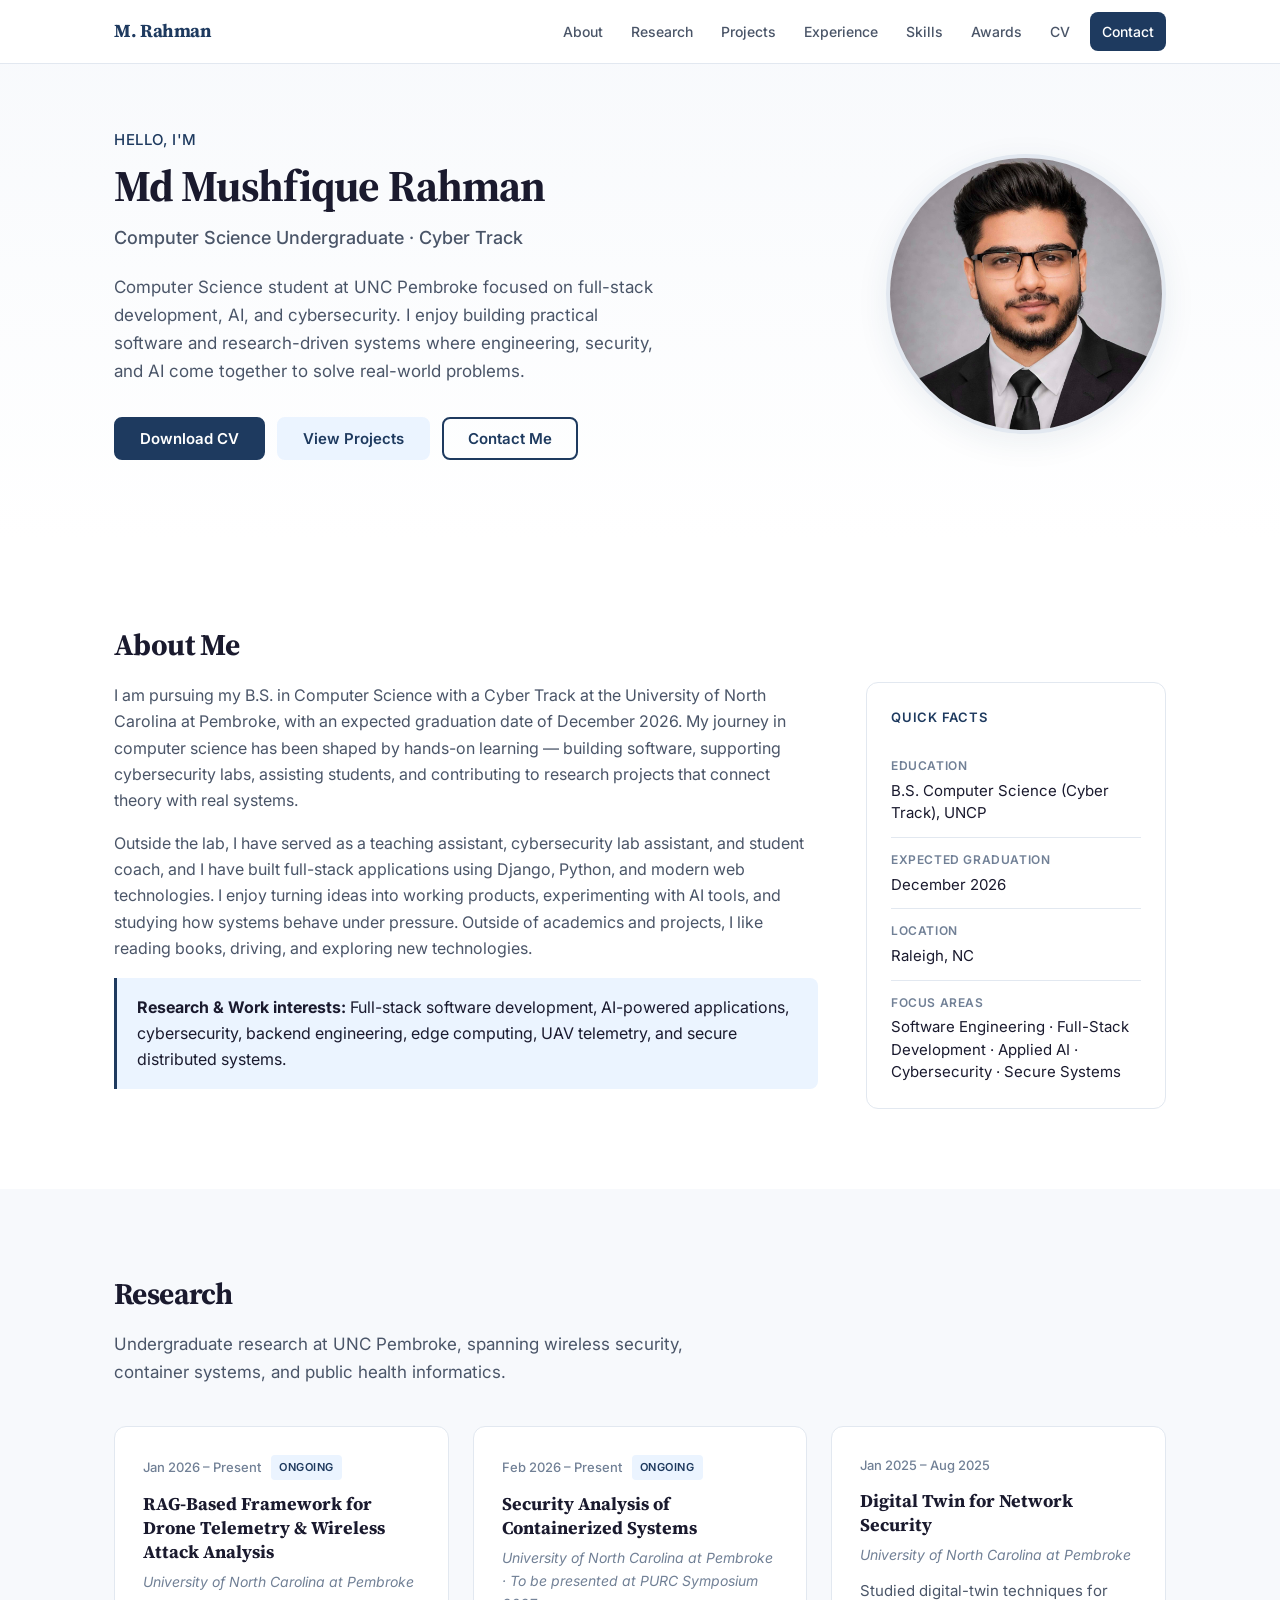
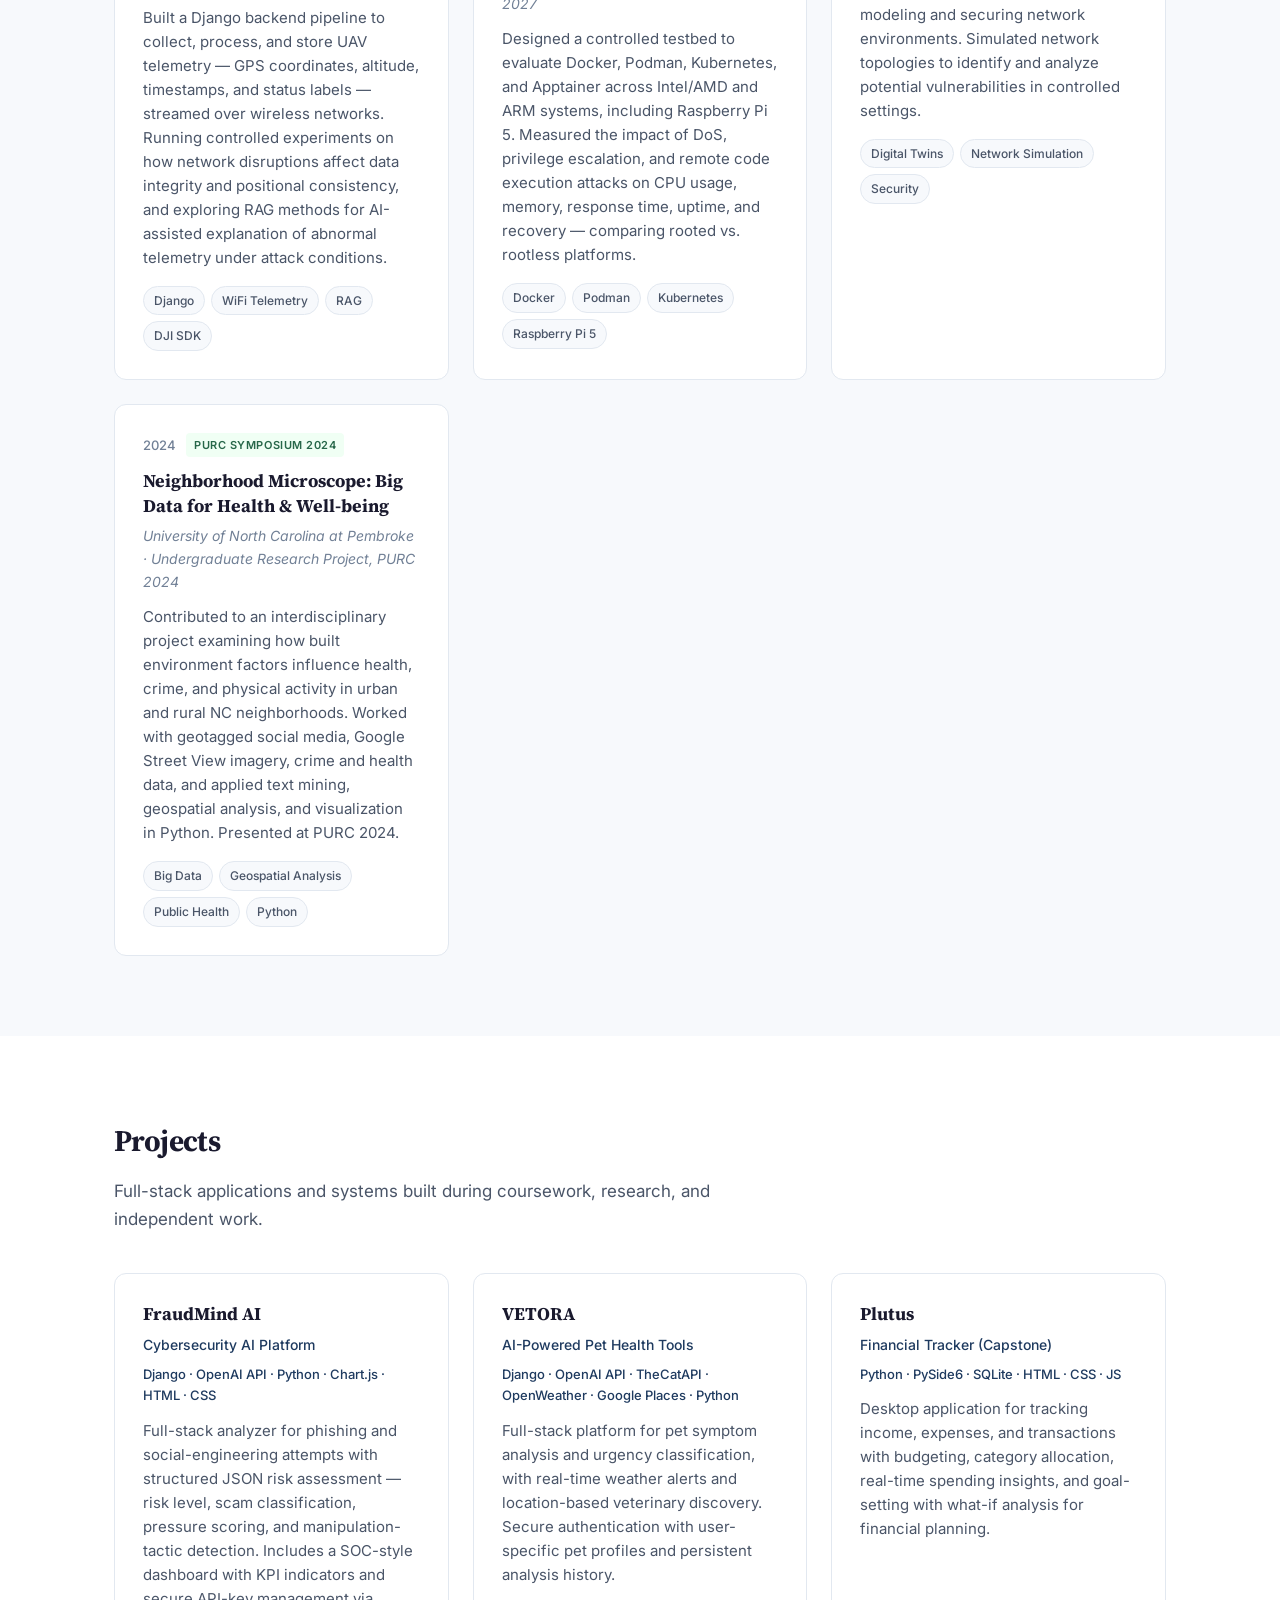
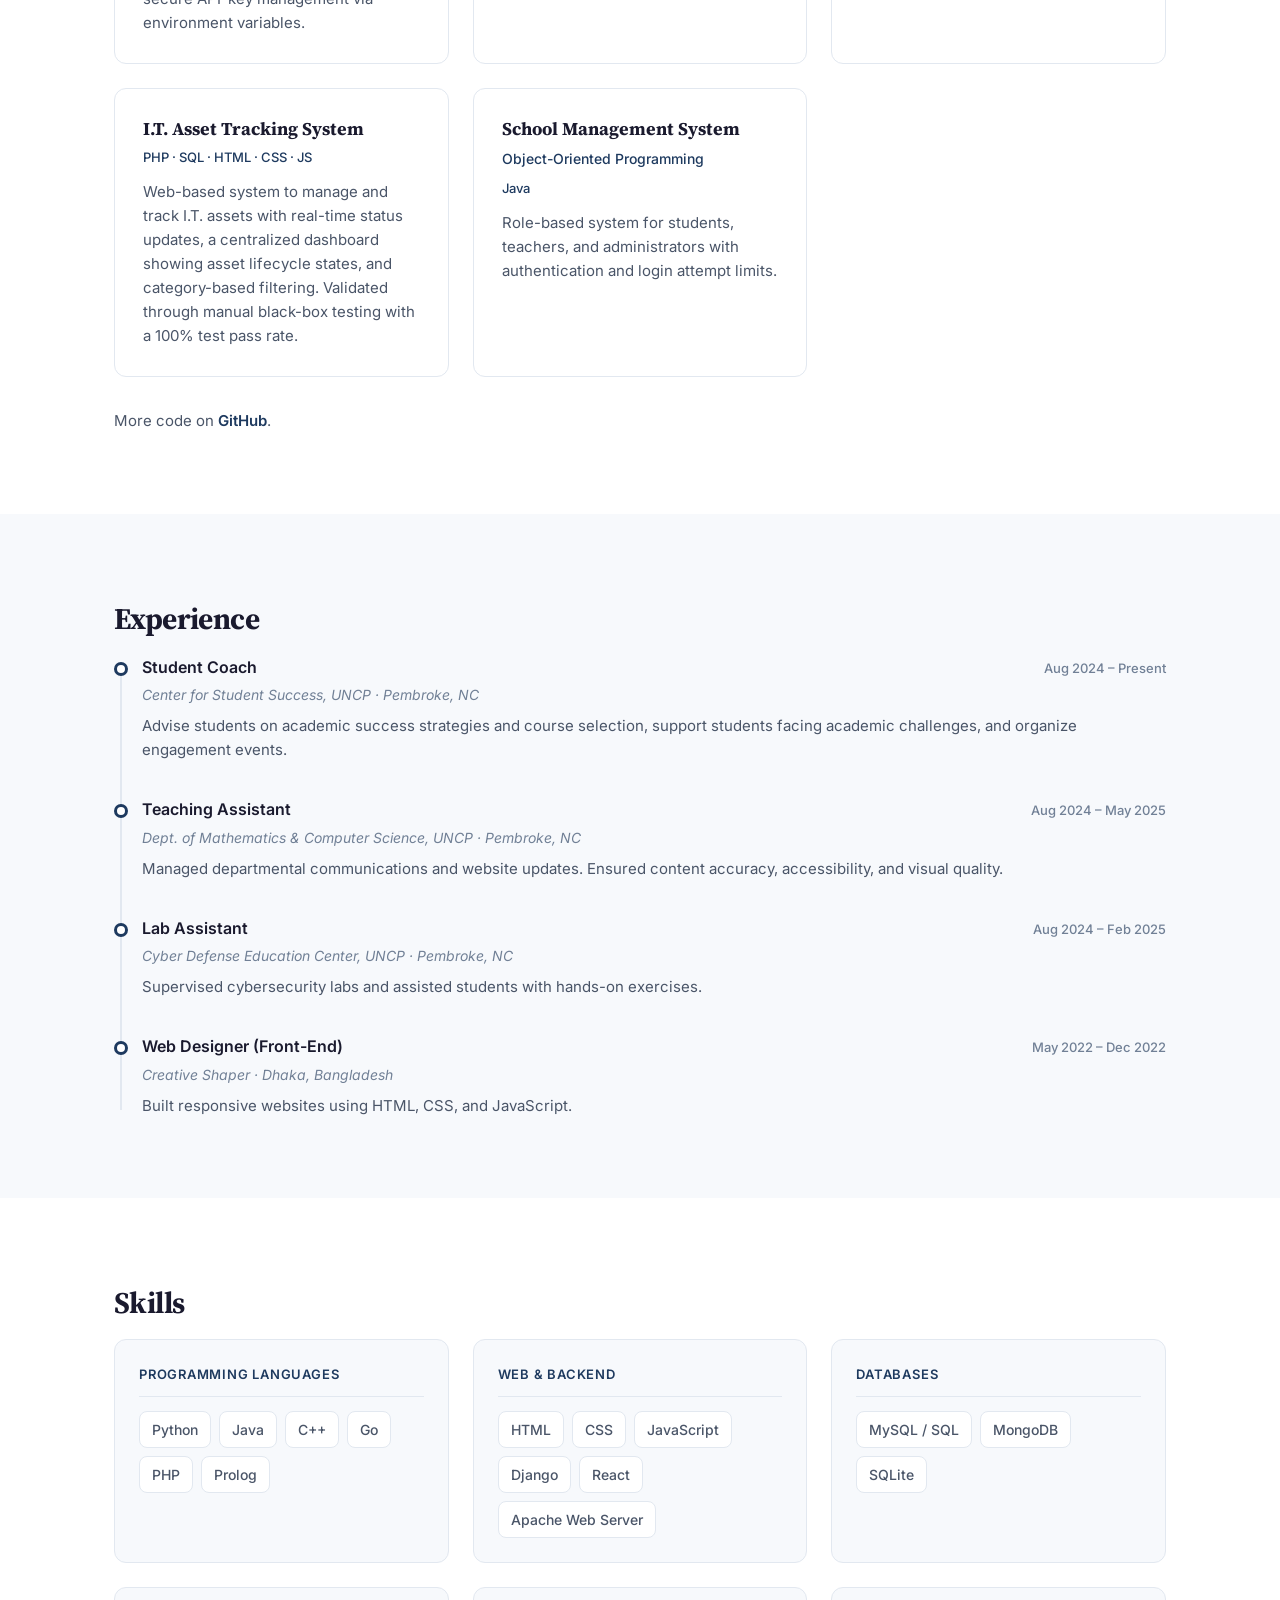
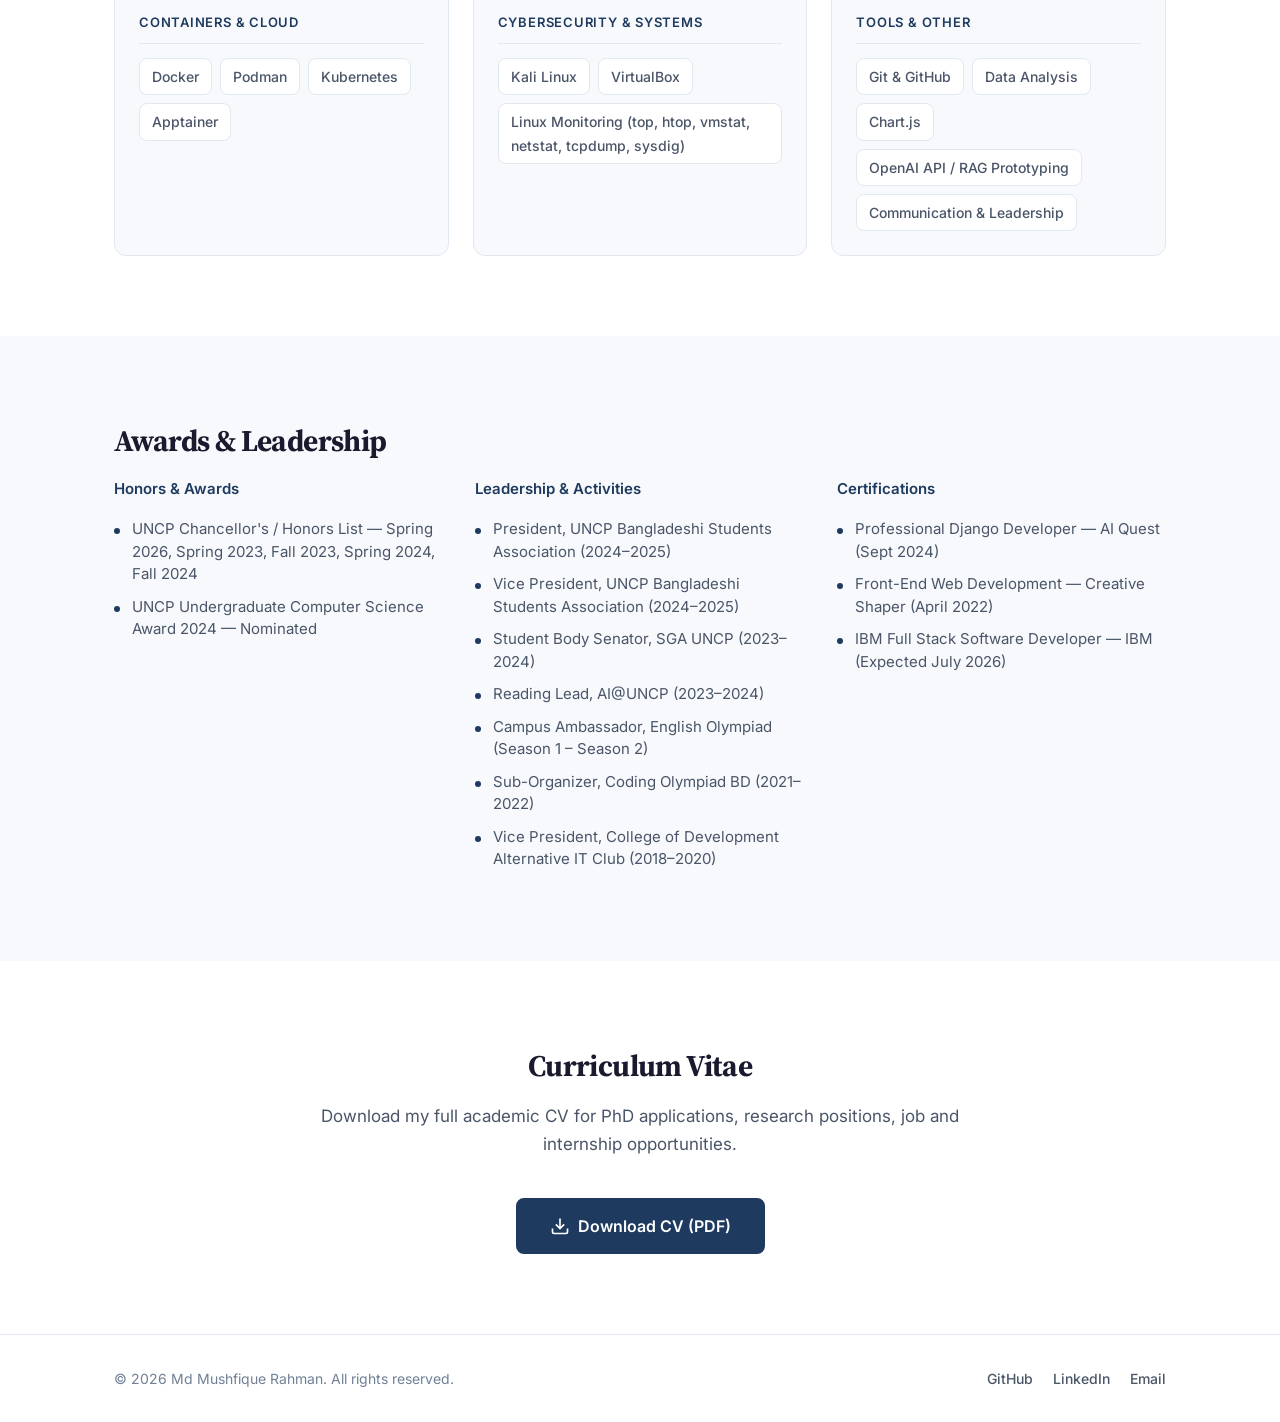
==== index.html @ abfd62cc "Initial portfolio website" ====
<!DOCTYPE html>
<html lang="en">
<head>
  <meta charset="UTF-8">
  <meta name="viewport" content="width=device-width, initial-scale=1.0">
  <meta name="description" content="Md Mushfique Rahman — Computer Science undergraduate researcher focused on wireless networks, cybersecurity, and distributed systems at UNC Pembroke.">
  <meta name="author" content="Md Mushfique Rahman">
  <meta name="keywords" content="Md Mushfique Rahman, computer science, cybersecurity, wireless networks, research, portfolio, UNC Pembroke">
  <meta property="og:title" content="Md Mushfique Rahman | Portfolio">
  <meta property="og:description" content="Computer Science researcher and software engineer specializing in wireless telemetry, container security, and AI-driven systems.">
  <meta property="og:type" content="website">
  <title>Md Mushfique Rahman | Portfolio</title>
  <link rel="icon" href="assets/favicon.svg" type="image/svg+xml">
  <link rel="preconnect" href="https://fonts.googleapis.com">
  <link rel="preconnect" href="https://fonts.gstatic.com" crossorigin>
  <link href="https://fonts.googleapis.com/css2?family=Inter:wght@400;500;600;700&family=Source+Serif+4:opsz,wght@8..60,600;8..60,700&display=swap" rel="stylesheet">
  <link rel="stylesheet" href="style.css">
</head>
<body>

  <!-- Navigation -->
  <header class="site-header" id="site-header">
    <nav class="nav container" aria-label="Main navigation">
      <a href="#home" class="nav-logo">M. Rahman</a>
      <button class="nav-toggle" id="nav-toggle" aria-label="Toggle menu" aria-expanded="false" aria-controls="nav-menu">
        <span class="nav-toggle-bar"></span>
        <span class="nav-toggle-bar"></span>
        <span class="nav-toggle-bar"></span>
      </button>
      <ul class="nav-menu" id="nav-menu">
        <li><a href="#about" class="nav-link">About</a></li>
        <li><a href="#research" class="nav-link">Research</a></li>
        <li><a href="#projects" class="nav-link">Projects</a></li>
        <li><a href="#experience" class="nav-link">Experience</a></li>
        <li><a href="#skills" class="nav-link">Skills</a></li>
        <li><a href="#awards" class="nav-link">Awards</a></li>
        <li><a href="#cv" class="nav-link">CV</a></li>
        <li><a href="contact.html" class="nav-link nav-link--cta">Contact</a></li>
      </ul>
    </nav>
  </header>

  <main>

    <!-- Hero -->
    <section class="hero" id="home">
      <div class="container hero-inner">
        <div class="hero-content">
          <p class="hero-greeting">Hello, I'm</p>
          <h1 class="hero-name">Md Mushfique Rahman</h1>
          <p class="hero-title">Computer Science Undergraduate · Cyber Track</p>
          <p class="hero-intro">
            Computer Science student at UNC Pembroke focused on full-stack development, AI, and cybersecurity. I enjoy building practical software and research-driven systems where engineering, security, and AI come together to solve real-world problems.

          </p>
          <div class="hero-actions">
            <a href="assets/Resume_Md_Mushfique_Rahman_2026%20(Main).pdf" class="btn btn-primary" download="Resume_Md_Mushfique_Rahman_2026.pdf">Download CV</a>
            <a href="#projects" class="btn btn-secondary">View Projects</a>
            <a href="contact.html" class="btn btn-outline">Contact Me</a>
          </div>
        </div>
        <div class="hero-image">
          <img src="assets/profile.png" alt="Md Mushfique Rahman — professional headshot" width="280" height="280" loading="eager">
        </div>
      </div>
    </section>

    <!-- About -->
    <section class="section" id="about">
      <div class="container">
        <h2 class="section-title">About Me</h2>
        <div class="about-grid">
          <div class="about-text">
            <p>
              I am pursuing my B.S. in Computer Science with a Cyber Track at the University of North Carolina at Pembroke, with an expected graduation date of December 2026. My journey in computer science has been shaped by hands-on learning — building software, supporting cybersecurity labs, assisting students, and contributing to research projects that connect theory with real systems.
            </p>
            <p>
              Outside the lab, I have served as a teaching assistant, cybersecurity lab assistant, and student coach, and I have built full-stack applications using Django, Python, and modern web technologies. I enjoy turning ideas into working products, experimenting with AI tools, and studying how systems behave under pressure. Outside of academics and projects, I like reading books, driving, and exploring new technologies.
            </p>
            <p class="about-interests">
              <strong>Research & Work interests:</strong> Full-stack software development, AI-powered applications, cybersecurity, backend engineering, edge computing, UAV telemetry, and secure distributed systems.
            </p>
          </div>
          <aside class="about-facts">
            <h3 class="about-facts-title">Quick Facts</h3>
            <dl class="facts-list">
              <div class="facts-item">
                <dt>Education</dt>
                <dd>B.S. Computer Science (Cyber Track), UNCP</dd>
              </div>
              <div class="facts-item">
                <dt>Expected Graduation</dt>
                <dd>December 2026</dd>
              </div>
              <div class="facts-item">
                <dt>Location</dt>
                <dd>Raleigh, NC</dd>
              </div>
              <div class="facts-item">
                <dt>Focus Areas</dt>
                <dd>Software Engineering · Full-Stack Development · Applied AI · Cybersecurity · Secure Systems</dd>
              </div>
            </dl>
          </aside>
        </div>
      </div>
    </section>

    <!-- Research -->
    <section class="section section-alt" id="research">
      <div class="container">
        <h2 class="section-title">Research</h2>
        <p class="section-subtitle">Undergraduate research at UNC Pembroke, spanning wireless security, container systems, and public health informatics.</p>
        <div class="card-grid">

          <article class="card research-card">
            <div class="card-meta">
              <span class="card-date">Jan 2026 – Present</span>
              <span class="card-tag">Ongoing</span>
            </div>
            <h3 class="card-title">RAG-Based Framework for Drone Telemetry &amp; Wireless Attack Analysis</h3>
            <p class="card-org">University of North Carolina at Pembroke</p>
            <p class="card-desc">
              Built a Django backend pipeline to collect, process, and store UAV telemetry — GPS coordinates, altitude,
              timestamps, and status labels — streamed over wireless networks. Running controlled experiments on how network
              disruptions affect data integrity and positional consistency, and exploring RAG methods for AI-assisted
              explanation of abnormal telemetry under attack conditions.
            </p>
            <ul class="card-keywords">
              <li>Django</li>
              <li>WiFi Telemetry</li>
              <li>RAG</li>
              <li>DJI SDK</li>
            </ul>
          </article>

          <article class="card research-card">
            <div class="card-meta">
              <span class="card-date">Feb 2026 – Present</span>
              <span class="card-tag">Ongoing</span>
            </div>
            <h3 class="card-title">Security Analysis of Containerized Systems</h3>
            <p class="card-org">University of North Carolina at Pembroke · To be presented at PURC Symposium 2027</p>
            <p class="card-desc">
              Designed a controlled testbed to evaluate Docker, Podman, Kubernetes, and Apptainer across Intel/AMD and
              ARM systems, including Raspberry Pi 5. Measured the impact of DoS, privilege escalation, and remote code
              execution attacks on CPU usage, memory, response time, uptime, and recovery — comparing rooted vs. rootless platforms.
            </p>
            <ul class="card-keywords">
              <li>Docker</li>
              <li>Podman</li>
              <li>Kubernetes</li>
              <li>Raspberry Pi 5</li>
            </ul>
          </article>

          <article class="card research-card">
            <div class="card-meta">
              <span class="card-date">Jan 2025 – Aug 2025</span>
            </div>
            <h3 class="card-title">Digital Twin for Network Security</h3>
            <p class="card-org">University of North Carolina at Pembroke</p>
            <p class="card-desc">
              Studied digital-twin techniques for modeling and securing network environments. Simulated network
              topologies to identify and analyze potential vulnerabilities in controlled settings.
            </p>
            <ul class="card-keywords">
              <li>Digital Twins</li>
              <li>Network Simulation</li>
              <li>Security</li>
            </ul>
          </article>

          <article class="card research-card">
            <div class="card-meta">
              <span class="card-date">2024</span>
              <span class="card-tag card-tag--presented">PURC Symposium 2024</span>
            </div>
            <h3 class="card-title">Neighborhood Microscope: Big Data for Health &amp; Well-being</h3>
            <p class="card-org">University of North Carolina at Pembroke · Undergraduate Research Project, PURC 2024</p>
            <p class="card-desc">
              Contributed to an interdisciplinary project examining how built environment factors influence health,
              crime, and physical activity in urban and rural NC neighborhoods. Worked with geotagged social media,
              Google Street View imagery, crime and health data, and applied text mining, geospatial analysis, and
              visualization in Python. Presented at PURC 2024.
            </p>
            <ul class="card-keywords">
              <li>Big Data</li>
              <li>Geospatial Analysis</li>
              <li>Public Health</li>
              <li>Python</li>
            </ul>
          </article>

        </div>
      </div>
    </section>

    <!-- Projects -->
    <section class="section" id="projects">
      <div class="container">
        <h2 class="section-title">Projects</h2>
        <p class="section-subtitle">Full-stack applications and systems built during coursework, research, and independent work.</p>
        <div class="card-grid">

          <article class="card project-card">
            <h3 class="card-title">FraudMind AI</h3>
            <p class="card-subtitle">Cybersecurity AI Platform</p>
            <p class="card-stack">Django · OpenAI API · Python · Chart.js · HTML · CSS</p>
            <p class="card-desc">
              Full-stack analyzer for phishing and social-engineering attempts with structured JSON risk assessment
              — risk level, scam classification, pressure scoring, and manipulation-tactic detection. Includes a
              SOC-style dashboard with KPI indicators and secure API-key management via environment variables.
            </p>
          </article>

          <article class="card project-card">
            <h3 class="card-title">VETORA</h3>
            <p class="card-subtitle">AI-Powered Pet Health Tools</p>
            <p class="card-stack">Django · OpenAI API · TheCatAPI · OpenWeather · Google Places · Python</p>
            <p class="card-desc">
              Full-stack platform for pet symptom analysis and urgency classification, with real-time weather alerts
              and location-based veterinary discovery. Secure authentication with user-specific pet profiles and
              persistent analysis history.
            </p>
          </article>

          <article class="card project-card">
            <h3 class="card-title">Plutus</h3>
            <p class="card-subtitle">Financial Tracker (Capstone)</p>
            <p class="card-stack">Python · PySide6 · SQLite · HTML · CSS · JS</p>
            <p class="card-desc">
              Desktop application for tracking income, expenses, and transactions with budgeting, category allocation,
              real-time spending insights, and goal-setting with what-if analysis for financial planning.
            </p>
          </article>

          <article class="card project-card">
            <h3 class="card-title">I.T. Asset Tracking System</h3>
            <p class="card-stack">PHP · SQL · HTML · CSS · JS</p>
            <p class="card-desc">
              Web-based system to manage and track I.T. assets with real-time status updates, a centralized dashboard
              showing asset lifecycle states, and category-based filtering. Validated through manual black-box testing
              with a 100% test pass rate.
            </p>
          </article>

          <article class="card project-card">
            <h3 class="card-title">School Management System</h3>
            <p class="card-subtitle">Object-Oriented Programming</p>
            <p class="card-stack">Java</p>
            <p class="card-desc">
              Role-based system for students, teachers, and administrators with authentication and login attempt limits.
            </p>
          </article>

        </div>
        <p class="projects-github">
          More code on
          <a href="https://github.com/MdMushfiqueRahman" target="_blank" rel="noopener noreferrer">GitHub</a>.
        </p>
      </div>
    </section>

    <!-- Experience -->
    <section class="section section-alt" id="experience">
      <div class="container">
        <h2 class="section-title">Experience</h2>
        <div class="timeline">

          <article class="timeline-item">
            <div class="timeline-marker"></div>
            <div class="timeline-content">
              <div class="timeline-header">
                <h3 class="timeline-title">Student Coach</h3>
                <time class="timeline-date" datetime="2024-08">Aug 2024 – Present</time>
              </div>
              <p class="timeline-org">Center for Student Success, UNCP · Pembroke, NC</p>
              <p class="timeline-desc">Advise students on academic success strategies and course selection, support students facing academic challenges, and organize engagement events.</p>
            </div>
          </article>

          <article class="timeline-item">
            <div class="timeline-marker"></div>
            <div class="timeline-content">
              <div class="timeline-header">
                <h3 class="timeline-title">Teaching Assistant</h3>
                <time class="timeline-date" datetime="2024-08/2025-05">Aug 2024 – May 2025</time>
              </div>
              <p class="timeline-org">Dept. of Mathematics &amp; Computer Science, UNCP · Pembroke, NC</p>
              <p class="timeline-desc">Managed departmental communications and website updates. Ensured content accuracy, accessibility, and visual quality.</p>
            </div>
          </article>

          <article class="timeline-item">
            <div class="timeline-marker"></div>
            <div class="timeline-content">
              <div class="timeline-header">
                <h3 class="timeline-title">Lab Assistant</h3>
                <time class="timeline-date" datetime="2024-08/2025-02">Aug 2024 – Feb 2025</time>
              </div>
              <p class="timeline-org">Cyber Defense Education Center, UNCP · Pembroke, NC</p>
              <p class="timeline-desc">Supervised cybersecurity labs and assisted students with hands-on exercises.</p>
            </div>
          </article>

          <article class="timeline-item">
            <div class="timeline-marker"></div>
            <div class="timeline-content">
              <div class="timeline-header">
                <h3 class="timeline-title">Web Designer (Front-End)</h3>
                <time class="timeline-date" datetime="2022-05/2022-12">May 2022 – Dec 2022</time>
              </div>
              <p class="timeline-org">Creative Shaper · Dhaka, Bangladesh</p>
              <p class="timeline-desc">Built responsive websites using HTML, CSS, and JavaScript.</p>
            </div>
          </article>

        </div>
      </div>
    </section>

    <!-- Skills -->
    <section class="section" id="skills">
      <div class="container">
        <h2 class="section-title">Skills</h2>
        <div class="skills-grid">

          <div class="skill-group">
            <h3 class="skill-group-title">Programming Languages</h3>
            <ul class="skill-list">
              <li>Python</li>
              <li>Java</li>
              <li>C++</li>
              <li>Go</li>
              <li>PHP</li>
              <li>Prolog</li>
            </ul>
          </div>

          <div class="skill-group">
            <h3 class="skill-group-title">Web &amp; Backend</h3>
            <ul class="skill-list">
              <li>HTML</li>
              <li>CSS</li>
              <li>JavaScript</li>
              <li>Django</li>
              <li>React</li>
              <li>Apache Web Server</li>
            </ul>
          </div>

          <div class="skill-group">
            <h3 class="skill-group-title">Databases</h3>
            <ul class="skill-list">
              <li>MySQL / SQL</li>
              <li>MongoDB</li>
              <li>SQLite</li>
            </ul>
          </div>

          <div class="skill-group">
            <h3 class="skill-group-title">Containers &amp; Cloud</h3>
            <ul class="skill-list">
              <li>Docker</li>
              <li>Podman</li>
              <li>Kubernetes</li>
              <li>Apptainer</li>
            </ul>
          </div>

          <div class="skill-group">
            <h3 class="skill-group-title">Cybersecurity &amp; Systems</h3>
            <ul class="skill-list">
              <li>Kali Linux</li>
              <li>VirtualBox</li>
              <li>Linux Monitoring (top, htop, vmstat, netstat, tcpdump, sysdig)</li>
            </ul>
          </div>

          <div class="skill-group">
            <h3 class="skill-group-title">Tools &amp; Other</h3>
            <ul class="skill-list">
              <li>Git &amp; GitHub</li>
              <li>Data Analysis</li>
              <li>Chart.js</li>
              <li>OpenAI API / RAG Prototyping</li>
              <li>Communication &amp; Leadership</li>
            </ul>
          </div>

        </div>
      </div>
    </section>

    <!-- Awards & Leadership -->
    <section class="section section-alt" id="awards">
      <div class="container">
        <h2 class="section-title">Awards &amp; Leadership</h2>
        <div class="awards-grid">

          <div class="awards-col">
            <h3 class="awards-heading">Honors &amp; Awards</h3>
            <ul class="awards-list">
              <li>UNCP Chancellor's / Honors List — Spring 2026, Spring 2023, Fall 2023, Spring 2024, Fall 2024</li>
              <li>UNCP Undergraduate Computer Science Award 2024 — Nominated</li>
            </ul>
          </div>

          <div class="awards-col">
            <h3 class="awards-heading">Leadership &amp; Activities</h3>
            <ul class="awards-list">
              <li>President, UNCP Bangladeshi Students Association (2024–2025)</li>
              <li>Vice President, UNCP Bangladeshi Students Association (2024–2025)</li>
              <li>Student Body Senator, SGA UNCP (2023–2024)</li>
              <li>Reading Lead, AI@UNCP (2023–2024)</li>
              <li>Campus Ambassador, English Olympiad (Season 1 – Season 2)</li>
              <li>Sub-Organizer, Coding Olympiad BD (2021–2022)</li>
              <li>Vice President, College of Development Alternative IT Club (2018–2020)</li>
            </ul>
          </div>

          <div class="awards-col">
            <h3 class="awards-heading">Certifications</h3>
            <ul class="awards-list">
              <li>Professional Django Developer — AI Quest (Sept 2024)</li>
              <li>Front-End Web Development — Creative Shaper (April 2022)</li>
              <li>IBM Full Stack Software Developer — IBM (Expected July 2026)</li>
            </ul>
          </div>

        </div>
      </div>
    </section>

    <!-- CV -->
    <section class="section cv-section" id="cv">
      <div class="container cv-inner">
        <h2 class="section-title">Curriculum Vitae</h2>
        <p class="section-subtitle">Download my full academic CV for PhD applications, research positions, job and internship opportunities.</p>
        <a href="assets/Resume_Md_Mushfique_Rahman_2026%20(Main).pdf" class="btn btn-primary btn-lg" download="Resume_Md_Mushfique_Rahman_2026.pdf">
          <svg class="btn-icon" width="20" height="20" viewBox="0 0 24 24" fill="none" stroke="currentColor" stroke-width="2" aria-hidden="true"><path d="M21 15v4a2 2 0 0 1-2 2H5a2 2 0 0 1-2-2v-4"/><polyline points="7 10 12 15 17 10"/><line x1="12" y1="15" x2="12" y2="3"/></svg>
          Download CV (PDF)
        </a>
      </div>
    </section>

  </main>

  <footer class="site-footer">
    <div class="container footer-inner">
      <p>&copy; <span id="year"></span> Md Mushfique Rahman. All rights reserved.</p>
      <nav aria-label="Footer navigation">
        <a href="https://github.com/MdMushfiqueRahman" target="_blank" rel="noopener noreferrer">GitHub</a>
        <a href="https://linkedin.com/in/md-mushfique-rahman" target="_blank" rel="noopener noreferrer">LinkedIn</a>
        <a href="mailto:mushrahmanofficial@gmail.com">Email</a>
      </nav>
    </div>
  </footer>

  <script src="script.js"></script>
</body>
</html>
---- style.css ----
/* ============================================
   Md Mushfique Rahman — Academic Portfolio
   ============================================ */

:root {
  --color-bg: #ffffff;
  --color-bg-alt: #f7f9fc;
  --color-text: #1a1a2e;
  --color-text-muted: #4a5568;
  --color-text-light: #718096;
  --color-accent: #1e3a5f;
  --color-accent-hover: #2c5282;
  --color-accent-light: #ebf4ff;
  --color-border: #e2e8f0;
  --color-card-shadow: rgba(30, 58, 95, 0.08);

  --font-sans: 'Inter', system-ui, -apple-system, sans-serif;
  --font-serif: 'Source Serif 4', Georgia, serif;

  --header-height: 64px;
  --container-max: 1100px;
  --radius: 8px;
  --radius-lg: 12px;
  --transition: 0.2s ease;
}

*, *::before, *::after {
  box-sizing: border-box;
  margin: 0;
  padding: 0;
}

html {
  scroll-behavior: smooth;
  scroll-padding-top: calc(var(--header-height) + 16px);
}

body {
  font-family: var(--font-sans);
  font-size: 16px;
  line-height: 1.65;
  color: var(--color-text);
  background: var(--color-bg);
  -webkit-font-smoothing: antialiased;
}

img {
  max-width: 100%;
  height: auto;
  display: block;
}

a {
  color: var(--color-accent);
  text-decoration: none;
  transition: color var(--transition);
}

a:hover {
  color: var(--color-accent-hover);
}

ul {
  list-style: none;
}

.container {
  width: 100%;
  max-width: var(--container-max);
  margin: 0 auto;
  padding: 0 24px;
}

/* ---- Header / Nav ---- */

.site-header {
  position: fixed;
  top: 0;
  left: 0;
  right: 0;
  z-index: 1000;
  height: var(--header-height);
  background: rgba(255, 255, 255, 0.95);
  backdrop-filter: blur(8px);
  border-bottom: 1px solid var(--color-border);
  transition: box-shadow var(--transition);
}

.site-header.scrolled {
  box-shadow: 0 2px 12px var(--color-card-shadow);
}

.nav {
  display: flex;
  align-items: center;
  justify-content: space-between;
  height: 100%;
}

.nav-logo {
  font-family: var(--font-serif);
  font-weight: 700;
  font-size: 1.15rem;
  color: var(--color-accent);
  letter-spacing: -0.02em;
}

.nav-logo:hover {
  color: var(--color-accent-hover);
}

.nav-menu {
  display: flex;
  align-items: center;
  gap: 4px;
}

.nav-link {
  display: block;
  padding: 8px 12px;
  font-size: 0.875rem;
  font-weight: 500;
  color: var(--color-text-muted);
  border-radius: var(--radius);
  transition: color var(--transition), background var(--transition);
}

.nav-link:hover,
.nav-link.active {
  color: var(--color-accent);
  background: var(--color-accent-light);
}

.nav-link--cta {
  color: #fff;
  background: var(--color-accent);
  margin-left: 4px;
}

.nav-link--cta:hover,
.nav-link--cta.active {
  color: #fff;
  background: var(--color-accent-hover);
}

.nav-toggle {
  display: none;
  flex-direction: column;
  justify-content: center;
  gap: 5px;
  width: 40px;
  height: 40px;
  padding: 8px;
  background: none;
  border: none;
  cursor: pointer;
  border-radius: var(--radius);
}

.nav-toggle-bar {
  display: block;
  width: 100%;
  height: 2px;
  background: var(--color-accent);
  border-radius: 2px;
  transition: transform var(--transition), opacity var(--transition);
}

.nav-toggle[aria-expanded="true"] .nav-toggle-bar:nth-child(1) {
  transform: translateY(7px) rotate(45deg);
}

.nav-toggle[aria-expanded="true"] .nav-toggle-bar:nth-child(2) {
  opacity: 0;
}

.nav-toggle[aria-expanded="true"] .nav-toggle-bar:nth-child(3) {
  transform: translateY(-7px) rotate(-45deg);
}

/* ---- Buttons ---- */

.btn {
  display: inline-flex;
  align-items: center;
  justify-content: center;
  gap: 8px;
  padding: 12px 24px;
  font-family: var(--font-sans);
  font-size: 0.9375rem;
  font-weight: 600;
  line-height: 1;
  border-radius: var(--radius);
  border: 2px solid transparent;
  cursor: pointer;
  transition: background var(--transition), color var(--transition), border-color var(--transition);
  text-decoration: none;
}

.btn-primary {
  background: var(--color-accent);
  color: #fff;
  border-color: var(--color-accent);
}

.btn-primary:hover {
  background: var(--color-accent-hover);
  border-color: var(--color-accent-hover);
  color: #fff;
}

.btn-secondary {
  background: var(--color-accent-light);
  color: var(--color-accent);
  border-color: var(--color-accent-light);
}

.btn-secondary:hover {
  background: #dbeafe;
  color: var(--color-accent-hover);
}

.btn-outline {
  background: transparent;
  color: var(--color-accent);
  border-color: var(--color-accent);
}

.btn-outline:hover {
  background: var(--color-accent);
  color: #fff;
}

.btn-lg {
  padding: 16px 32px;
  font-size: 1rem;
}

.btn-icon {
  flex-shrink: 0;
}

/* ---- Hero ---- */

.hero {
  padding: calc(var(--header-height) + 64px) 0 80px;
  background: linear-gradient(180deg, var(--color-bg-alt) 0%, var(--color-bg) 100%);
}

.hero-inner {
  display: grid;
  grid-template-columns: 1fr auto;
  gap: 48px;
  align-items: center;
}

.hero-greeting {
  font-size: 0.9375rem;
  font-weight: 500;
  color: var(--color-accent);
  letter-spacing: 0.04em;
  text-transform: uppercase;
  margin-bottom: 8px;
}

.hero-name {
  font-family: var(--font-serif);
  font-size: clamp(2rem, 5vw, 2.75rem);
  font-weight: 700;
  line-height: 1.15;
  color: var(--color-text);
  letter-spacing: -0.02em;
  margin-bottom: 12px;
}

.hero-title {
  font-size: 1.125rem;
  font-weight: 500;
  color: var(--color-text-muted);
  margin-bottom: 20px;
}

.hero-intro {
  font-size: 1.0625rem;
  color: var(--color-text-muted);
  max-width: 540px;
  margin-bottom: 32px;
}

.hero-actions {
  display: flex;
  flex-wrap: wrap;
  gap: 12px;
}

.hero-image img {
  width: 280px;
  height: 280px;
  border-radius: 50%;
  object-fit: cover;
  border: 4px solid var(--color-border);
  box-shadow: 0 8px 32px var(--color-card-shadow);
}

/* ---- Sections ---- */

.section {
  padding: 80px 0;
}

.section-alt {
  background: var(--color-bg-alt);
}

.section-title {
  font-family: var(--font-serif);
  font-size: clamp(1.5rem, 3vw, 1.875rem);
  font-weight: 700;
  color: var(--color-text);
  margin-bottom: 12px;
  letter-spacing: -0.02em;
}

.section-subtitle {
  font-size: 1.0625rem;
  color: var(--color-text-muted);
  max-width: 640px;
  margin-bottom: 40px;
}

/* ---- About ---- */

.about-grid {
  display: grid;
  grid-template-columns: 1fr 300px;
  gap: 48px;
  align-items: start;
}

.about-text p {
  color: var(--color-text-muted);
  margin-bottom: 16px;
}

.about-text p:last-child {
  margin-bottom: 0;
}

.about-interests {
  padding: 16px 20px;
  background: var(--color-accent-light);
  border-left: 3px solid var(--color-accent);
  border-radius: 0 var(--radius) var(--radius) 0;
  margin-top: 8px !important;
  color: var(--color-text) !important;
}

.about-facts {
  background: var(--color-bg);
  border: 1px solid var(--color-border);
  border-radius: var(--radius-lg);
  padding: 24px;
}

.section-alt + .section .about-facts,
.section + .section-alt .about-facts {
  background: var(--color-bg);
}

.about-facts-title {
  font-size: 0.8125rem;
  font-weight: 600;
  text-transform: uppercase;
  letter-spacing: 0.06em;
  color: var(--color-accent);
  margin-bottom: 16px;
}

.facts-item {
  padding: 12px 0;
  border-bottom: 1px solid var(--color-border);
}

.facts-item:last-child {
  border-bottom: none;
  padding-bottom: 0;
}

.facts-item dt {
  font-size: 0.75rem;
  font-weight: 600;
  text-transform: uppercase;
  letter-spacing: 0.05em;
  color: var(--color-text-light);
  margin-bottom: 4px;
}

.facts-item dd {
  font-size: 0.9375rem;
  color: var(--color-text);
  line-height: 1.5;
}

/* ---- Cards ---- */

.card-grid {
  display: grid;
  grid-template-columns: repeat(auto-fill, minmax(min(100%, 300px), 1fr));
  gap: 24px;
}

.card {
  background: var(--color-bg);
  border: 1px solid var(--color-border);
  border-radius: var(--radius-lg);
  padding: 28px;
  transition: box-shadow var(--transition), border-color var(--transition);
}

.section-alt .card {
  background: var(--color-bg);
}

.card:hover {
  box-shadow: 0 8px 24px var(--color-card-shadow);
  border-color: #cbd5e0;
}

.card-meta {
  display: flex;
  align-items: center;
  gap: 10px;
  margin-bottom: 12px;
}

.card-date {
  font-size: 0.8125rem;
  font-weight: 500;
  color: var(--color-text-light);
}

.card-tag {
  font-size: 0.6875rem;
  font-weight: 600;
  text-transform: uppercase;
  letter-spacing: 0.05em;
  padding: 3px 8px;
  border-radius: 4px;
  background: var(--color-accent-light);
  color: var(--color-accent);
}

.card-tag--presented {
  background: #f0fff4;
  color: #276749;
}

.card-title {
  font-family: var(--font-serif);
  font-size: 1.125rem;
  font-weight: 700;
  line-height: 1.35;
  color: var(--color-text);
  margin-bottom: 6px;
}

.card-subtitle {
  font-size: 0.875rem;
  font-weight: 500;
  color: var(--color-accent);
  margin-bottom: 8px;
}

.card-org {
  font-size: 0.875rem;
  font-style: italic;
  color: var(--color-text-light);
  margin-bottom: 12px;
}

.card-stack {
  font-size: 0.8125rem;
  font-weight: 500;
  color: var(--color-accent);
  margin-bottom: 12px;
}

.card-desc {
  font-size: 0.9375rem;
  color: var(--color-text-muted);
  line-height: 1.6;
}

.card-keywords {
  display: flex;
  flex-wrap: wrap;
  gap: 6px;
  margin-top: 16px;
}

.card-keywords li {
  font-size: 0.75rem;
  font-weight: 500;
  padding: 4px 10px;
  background: var(--color-bg-alt);
  border: 1px solid var(--color-border);
  border-radius: 20px;
  color: var(--color-text-muted);
}

.projects-github {
  margin-top: 32px;
  font-size: 0.9375rem;
  color: var(--color-text-muted);
}

.projects-github a {
  font-weight: 600;
}

/* ---- Timeline ---- */

.timeline {
  position: relative;
  padding-left: 28px;
}

.timeline::before {
  content: '';
  position: absolute;
  left: 6px;
  top: 8px;
  bottom: 8px;
  width: 2px;
  background: var(--color-border);
}

.timeline-item {
  position: relative;
  padding-bottom: 36px;
}

.timeline-item:last-child {
  padding-bottom: 0;
}

.timeline-marker {
  position: absolute;
  left: -28px;
  top: 6px;
  width: 14px;
  height: 14px;
  border-radius: 50%;
  background: var(--color-bg);
  border: 3px solid var(--color-accent);
}

.timeline-header {
  display: flex;
  flex-wrap: wrap;
  justify-content: space-between;
  align-items: baseline;
  gap: 8px 16px;
  margin-bottom: 4px;
}

.timeline-title {
  font-size: 1rem;
  font-weight: 600;
  color: var(--color-text);
  line-height: 1.4;
  flex: 1;
  min-width: 200px;
}

.timeline-date {
  font-size: 0.8125rem;
  font-weight: 500;
  color: var(--color-text-light);
  white-space: nowrap;
}

.timeline-org {
  font-size: 0.875rem;
  font-style: italic;
  color: var(--color-text-light);
  margin-bottom: 8px;
}

.timeline-desc {
  font-size: 0.9375rem;
  color: var(--color-text-muted);
  line-height: 1.6;
}

/* ---- Skills ---- */

.skills-grid {
  display: grid;
  grid-template-columns: repeat(auto-fill, minmax(min(100%, 280px), 1fr));
  gap: 24px;
}

.skill-group {
  background: var(--color-bg-alt);
  border: 1px solid var(--color-border);
  border-radius: var(--radius-lg);
  padding: 24px;
}

.section-alt + .section .skill-group {
  background: var(--color-bg-alt);
}

.skill-group-title {
  font-size: 0.8125rem;
  font-weight: 600;
  text-transform: uppercase;
  letter-spacing: 0.06em;
  color: var(--color-accent);
  margin-bottom: 14px;
  padding-bottom: 10px;
  border-bottom: 1px solid var(--color-border);
}

.skill-list {
  display: flex;
  flex-wrap: wrap;
  gap: 8px;
}

.skill-list li {
  font-size: 0.875rem;
  font-weight: 500;
  padding: 6px 12px;
  background: var(--color-bg);
  border: 1px solid var(--color-border);
  border-radius: var(--radius);
  color: var(--color-text-muted);
}

/* ---- Awards ---- */

.awards-grid {
  display: grid;
  grid-template-columns: repeat(auto-fill, minmax(min(100%, 280px), 1fr));
  gap: 32px;
}

.awards-heading {
  font-size: 0.9375rem;
  font-weight: 600;
  color: var(--color-accent);
  margin-bottom: 16px;
}

.awards-list li {
  position: relative;
  padding-left: 18px;
  margin-bottom: 10px;
  font-size: 0.9375rem;
  color: var(--color-text-muted);
  line-height: 1.5;
}

.awards-list li::before {
  content: '';
  position: absolute;
  left: 0;
  top: 10px;
  width: 6px;
  height: 6px;
  border-radius: 50%;
  background: var(--color-accent);
}

/* ---- CV Section ---- */

.cv-section {
  text-align: center;
}

.cv-inner .section-subtitle {
  margin-left: auto;
  margin-right: auto;
}

/* ---- Contact ---- */

.contact-grid {
  display: grid;
  grid-template-columns: repeat(auto-fill, minmax(240px, 1fr));
  gap: 16px;
}

.contact-card {
  display: flex;
  flex-direction: column;
  gap: 6px;
  padding: 20px 24px;
  background: var(--color-bg);
  border: 1px solid var(--color-border);
  border-radius: var(--radius-lg);
  transition: box-shadow var(--transition), border-color var(--transition);
  text-decoration: none;
}

.contact-card:hover {
  box-shadow: 0 4px 16px var(--color-card-shadow);
  border-color: var(--color-accent);
}

.contact-card--static {
  cursor: default;
}

.contact-card--static:hover {
  box-shadow: none;
  border-color: var(--color-border);
}

.contact-label {
  font-size: 0.75rem;
  font-weight: 600;
  text-transform: uppercase;
  letter-spacing: 0.06em;
  color: var(--color-text-light);
}

.contact-value {
  font-size: 0.9375rem;
  font-weight: 500;
  color: var(--color-accent);
  word-break: break-word;
}

.contact-card--static .contact-value {
  color: var(--color-text);
}

/* ---- Contact Page ---- */

.contact-main {
  padding: calc(var(--header-height) + 48px) 0 80px;
  min-height: calc(100vh - var(--header-height) - 80px);
}

.contact-container {
  max-width: 820px;
}

.contact-page-title {
  font-family: var(--font-serif);
  font-size: clamp(2.25rem, 5vw, 3rem);
  font-weight: 700;
  color: var(--color-text);
  letter-spacing: -0.02em;
  margin-bottom: 16px;
}

.contact-page-intro {
  font-size: 1.0625rem;
  color: var(--color-text-muted);
  line-height: 1.65;
  margin-bottom: 40px;
  max-width: 560px;
}

.contact-inline-link {
  color: var(--color-accent);
  font-weight: 500;
  text-decoration: underline;
  text-underline-offset: 3px;
}

.contact-inline-link:hover {
  color: var(--color-accent-hover);
}

.contact-layout {
  display: grid;
  grid-template-columns: 1fr 200px;
  gap: 48px 64px;
  align-items: start;
}

.contact-form {
  display: flex;
  flex-direction: column;
  gap: 20px;
}

.form-group {
  display: flex;
  flex-direction: column;
  gap: 8px;
}

.form-label {
  font-size: 0.9375rem;
  font-weight: 600;
  color: var(--color-text);
}

.form-input,
.form-textarea {
  width: 100%;
  padding: 12px 14px;
  font-family: var(--font-sans);
  font-size: 0.9375rem;
  color: var(--color-text);
  background: var(--color-bg);
  border: 1px solid var(--color-border);
  border-radius: var(--radius);
  transition: border-color var(--transition), box-shadow var(--transition);
}

.form-input:focus,
.form-textarea:focus {
  outline: none;
  border-color: var(--color-accent);
  box-shadow: 0 0 0 3px rgba(30, 58, 95, 0.12);
}

.form-textarea {
  resize: vertical;
  min-height: 140px;
  line-height: 1.5;
}

.btn-full {
  width: 100%;
  margin-top: 4px;
}

.contact-links {
  padding-top: 36px;
}

.contact-links-list {
  display: flex;
  flex-direction: column;
  gap: 14px;
}

.contact-links-list a {
  font-size: 0.9375rem;
  font-weight: 500;
  color: var(--color-accent);
  text-decoration: none;
}

.contact-links-list a:hover {
  color: var(--color-accent-hover);
  text-decoration: underline;
  text-underline-offset: 3px;
}

@media (max-width: 768px) {
  .contact-layout {
    grid-template-columns: 1fr;
    gap: 32px;
  }

  .contact-links {
    padding-top: 0;
    border-top: 1px solid var(--color-border);
    padding-top: 24px;
  }

  .contact-links-list {
    flex-direction: row;
    flex-wrap: wrap;
    gap: 16px 24px;
  }
}

/* ---- Footer ---- */

.site-footer {
  padding: 32px 0;
  border-top: 1px solid var(--color-border);
  background: var(--color-bg);
}

.footer-inner {
  display: flex;
  flex-wrap: wrap;
  justify-content: space-between;
  align-items: center;
  gap: 16px;
}

.footer-inner p {
  font-size: 0.875rem;
  color: var(--color-text-light);
}

.footer-inner nav {
  display: flex;
  gap: 20px;
}

.footer-inner nav a {
  font-size: 0.875rem;
  font-weight: 500;
  color: var(--color-text-muted);
}

.footer-inner nav a:hover {
  color: var(--color-accent);
}

/* ---- Responsive ---- */

@media (max-width: 900px) {
  .hero-inner {
    grid-template-columns: 1fr;
    text-align: center;
  }

  .hero-intro {
    margin-left: auto;
    margin-right: auto;
  }

  .hero-actions {
    justify-content: center;
  }

  .hero-image {
    order: -1;
  }

  .hero-image img {
    width: 200px;
    height: 200px;
    margin: 0 auto;
  }

  .about-grid {
    grid-template-columns: 1fr;
  }
}

@media (max-width: 1024px) {
  .nav-toggle {
    display: flex;
  }

  .nav-menu {
    position: fixed;
    top: var(--header-height);
    left: 0;
    right: 0;
    flex-direction: column;
    align-items: stretch;
    gap: 0;
    padding: 12px 16px 20px;
    background: rgba(255, 255, 255, 0.98);
    backdrop-filter: blur(8px);
    border-bottom: 1px solid var(--color-border);
    box-shadow: 0 8px 24px var(--color-card-shadow);
    transform: translateY(-110%);
    opacity: 0;
    visibility: hidden;
    transition: transform 0.25s ease, opacity 0.25s ease, visibility 0.25s;
  }

  .nav-menu.open {
    transform: translateY(0);
    opacity: 1;
    visibility: visible;
  }

  .nav-link {
    padding: 12px 16px;
    font-size: 1rem;
  }

  .nav-link--cta {
    margin-left: 0;
    margin-top: 4px;
    text-align: center;
  }
}

@media (max-width: 768px) {
  .section {
    padding: 60px 0;
  }

  .hero {
    padding-top: calc(var(--header-height) + 40px);
    padding-bottom: 60px;
  }

  .contact-main {
    padding-top: calc(var(--header-height) + 32px);
    padding-bottom: 60px;
  }

  .timeline-header {
    flex-direction: column;
    align-items: flex-start;
  }

  .timeline-date {
    white-space: normal;
  }

  .card-grid {
    grid-template-columns: 1fr;
  }

  .footer-inner {
    flex-direction: column;
    text-align: center;
  }

  .footer-inner nav {
    justify-content: center;
  }
}

@media (max-width: 480px) {
  .container {
    padding: 0 16px;
  }

  .hero-actions {
    flex-direction: column;
    width: 100%;
  }

  .hero-actions .btn {
    width: 100%;
  }

  .btn-lg {
    width: 100%;
  }
}

/* ---- Accessibility ---- */

@media (prefers-reduced-motion: reduce) {
  html {
    scroll-behavior: auto;
  }

  *, *::before, *::after {
    transition-duration: 0.01ms !important;
  }
}

:focus-visible {
  outline: 2px solid var(--color-accent);
  outline-offset: 2px;
}

.nav-toggle:focus-visible,
.btn:focus-visible {
  outline-offset: 3px;
}
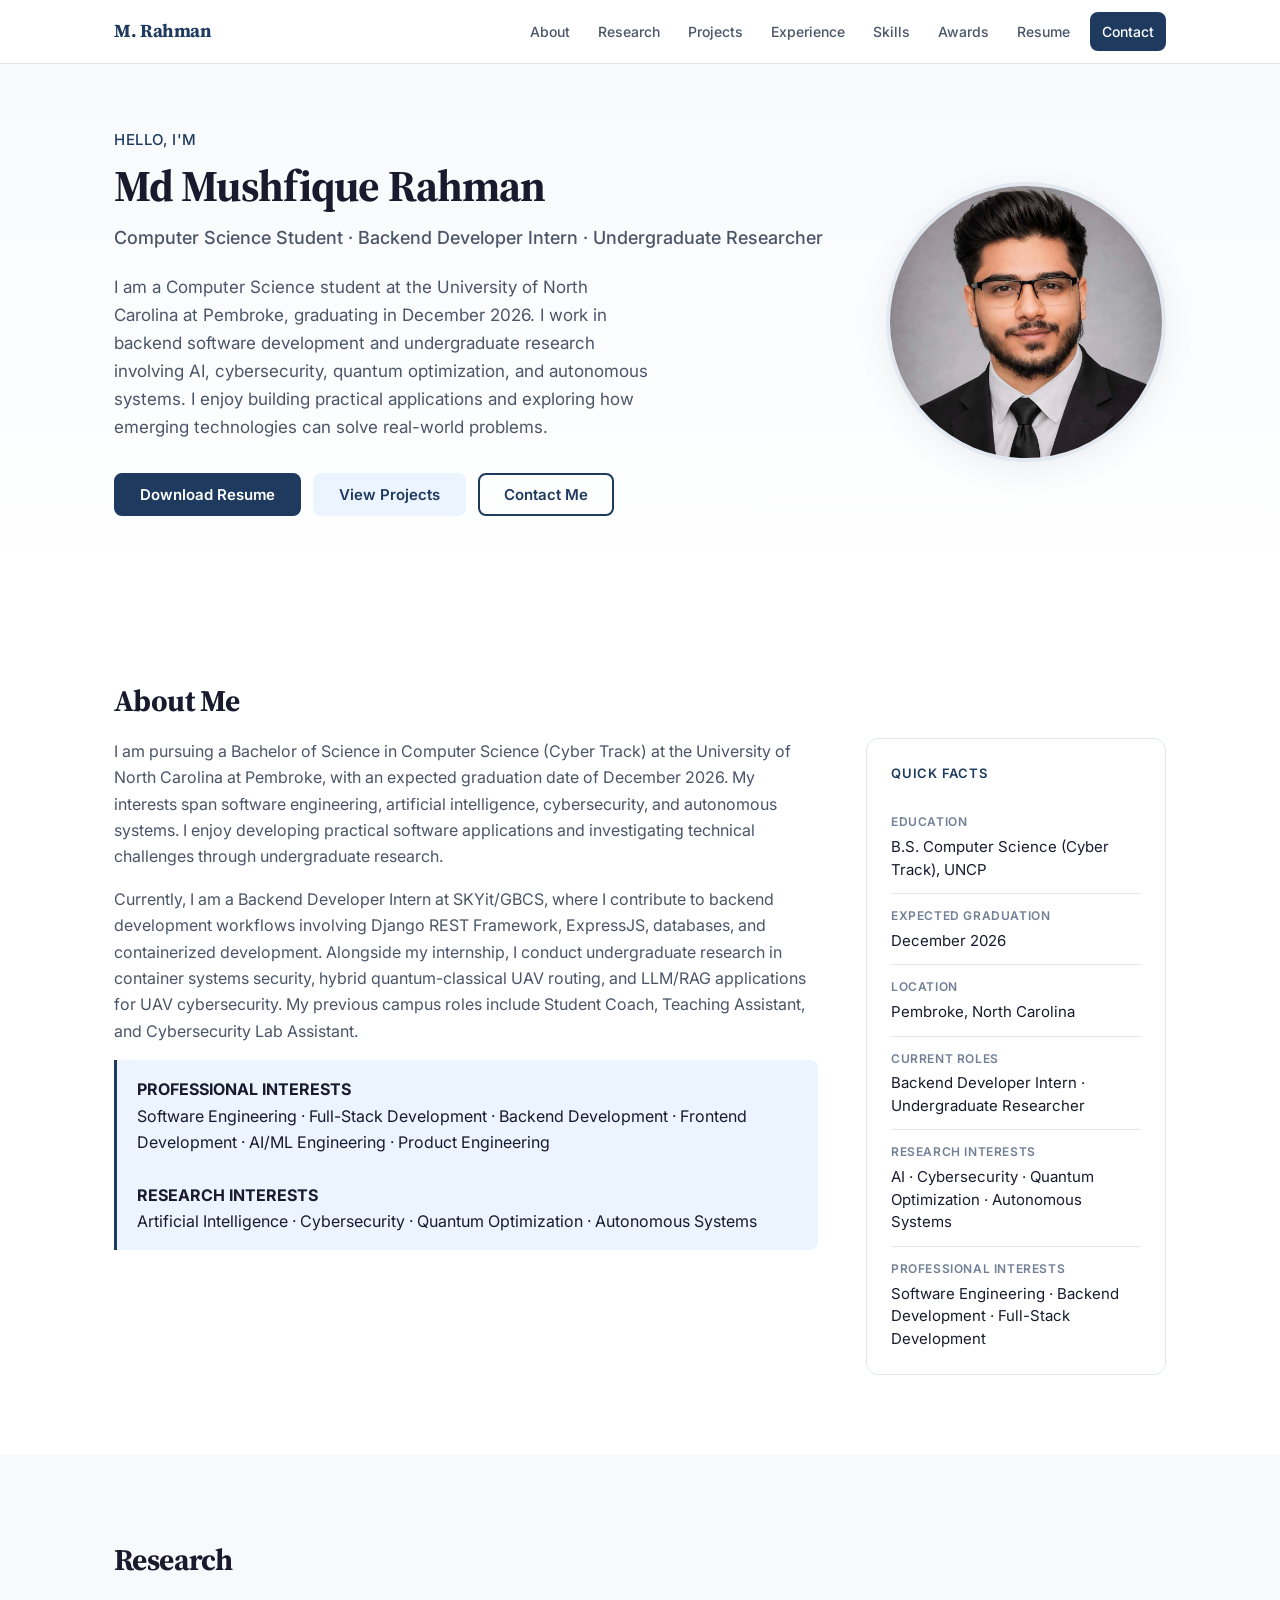
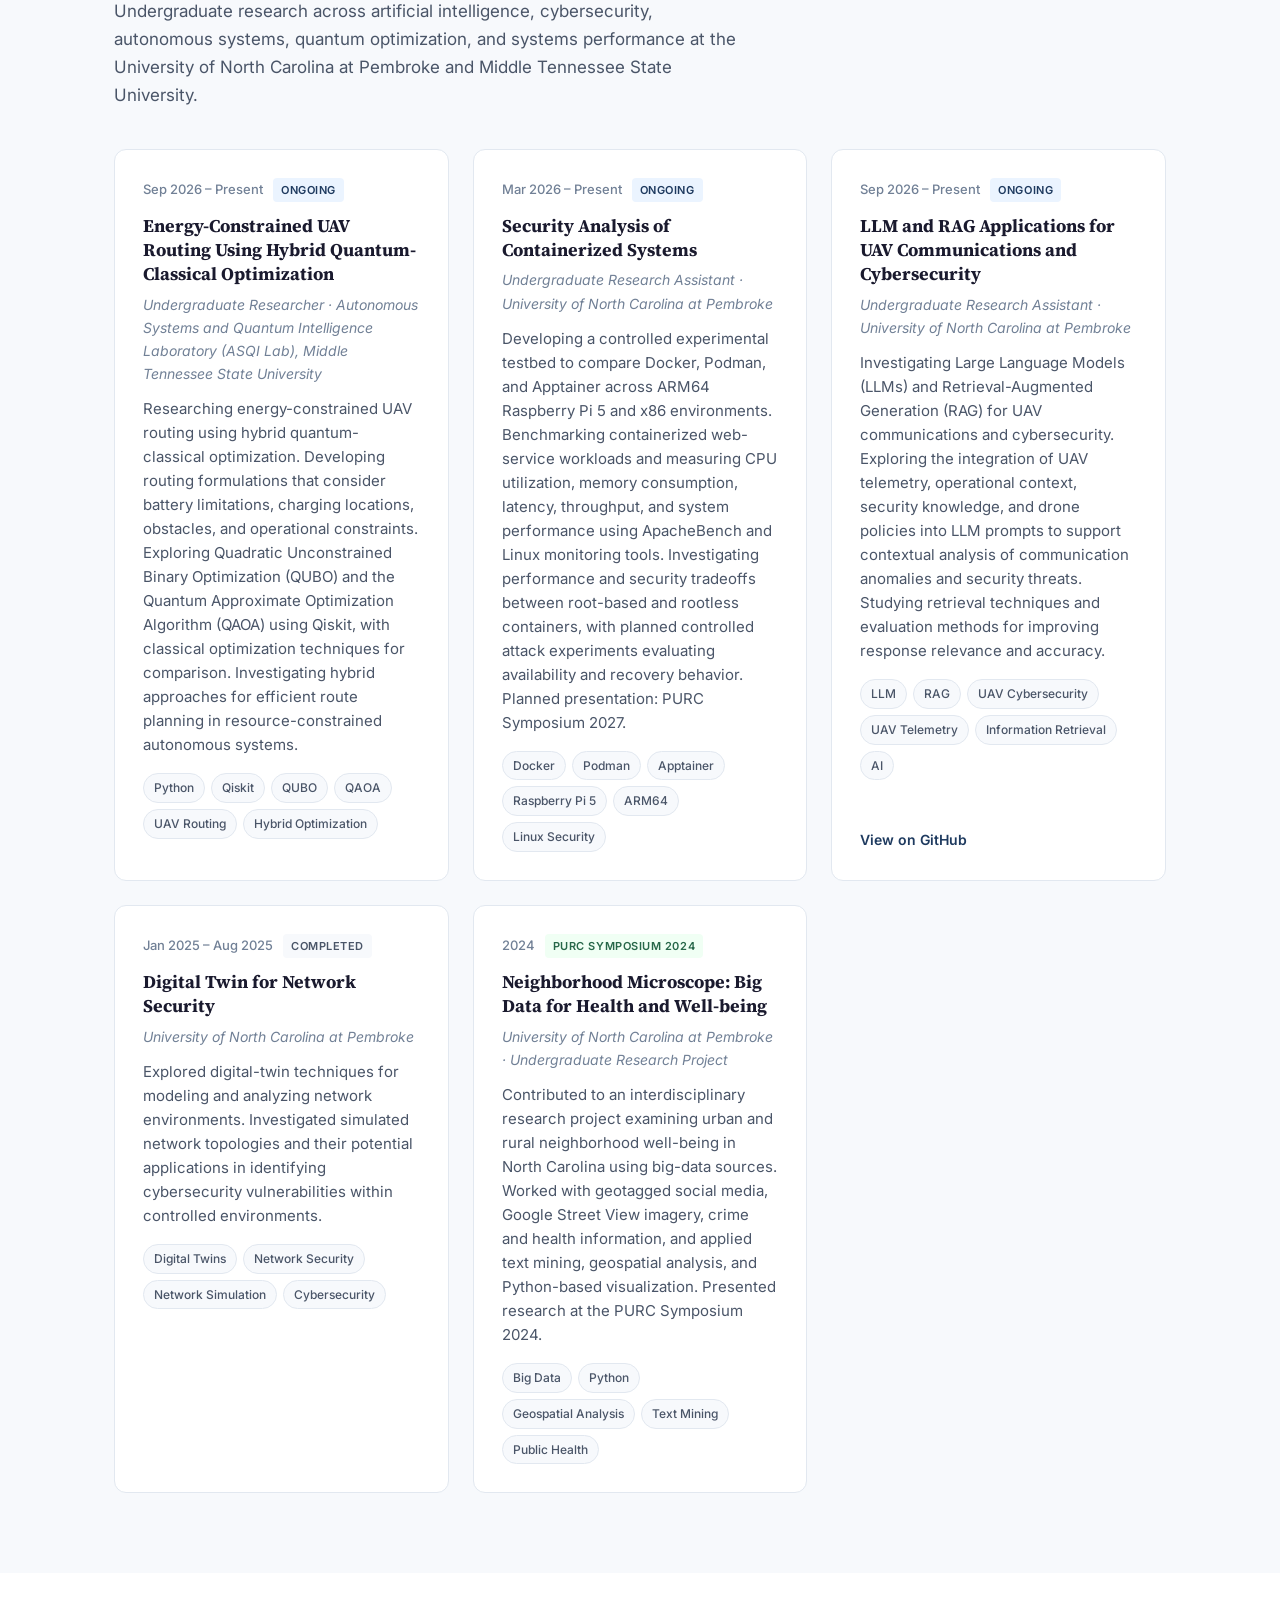
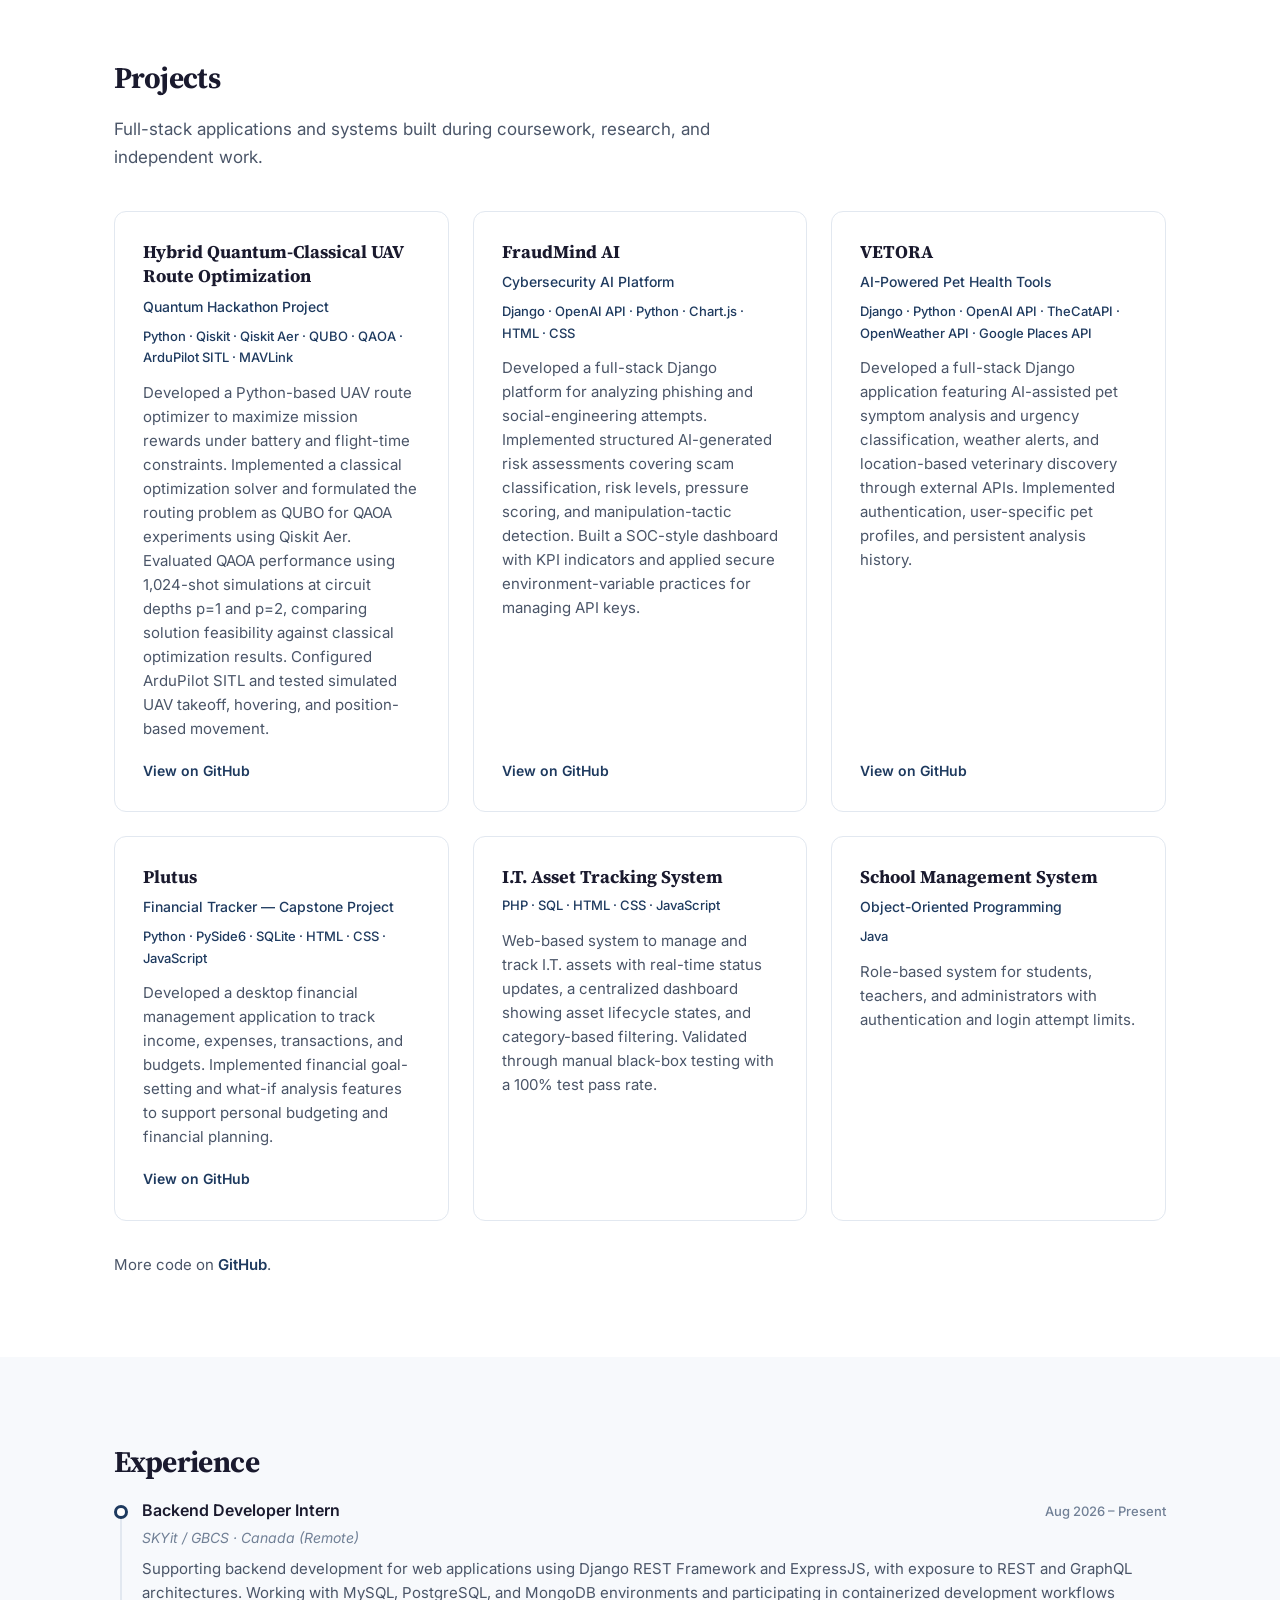
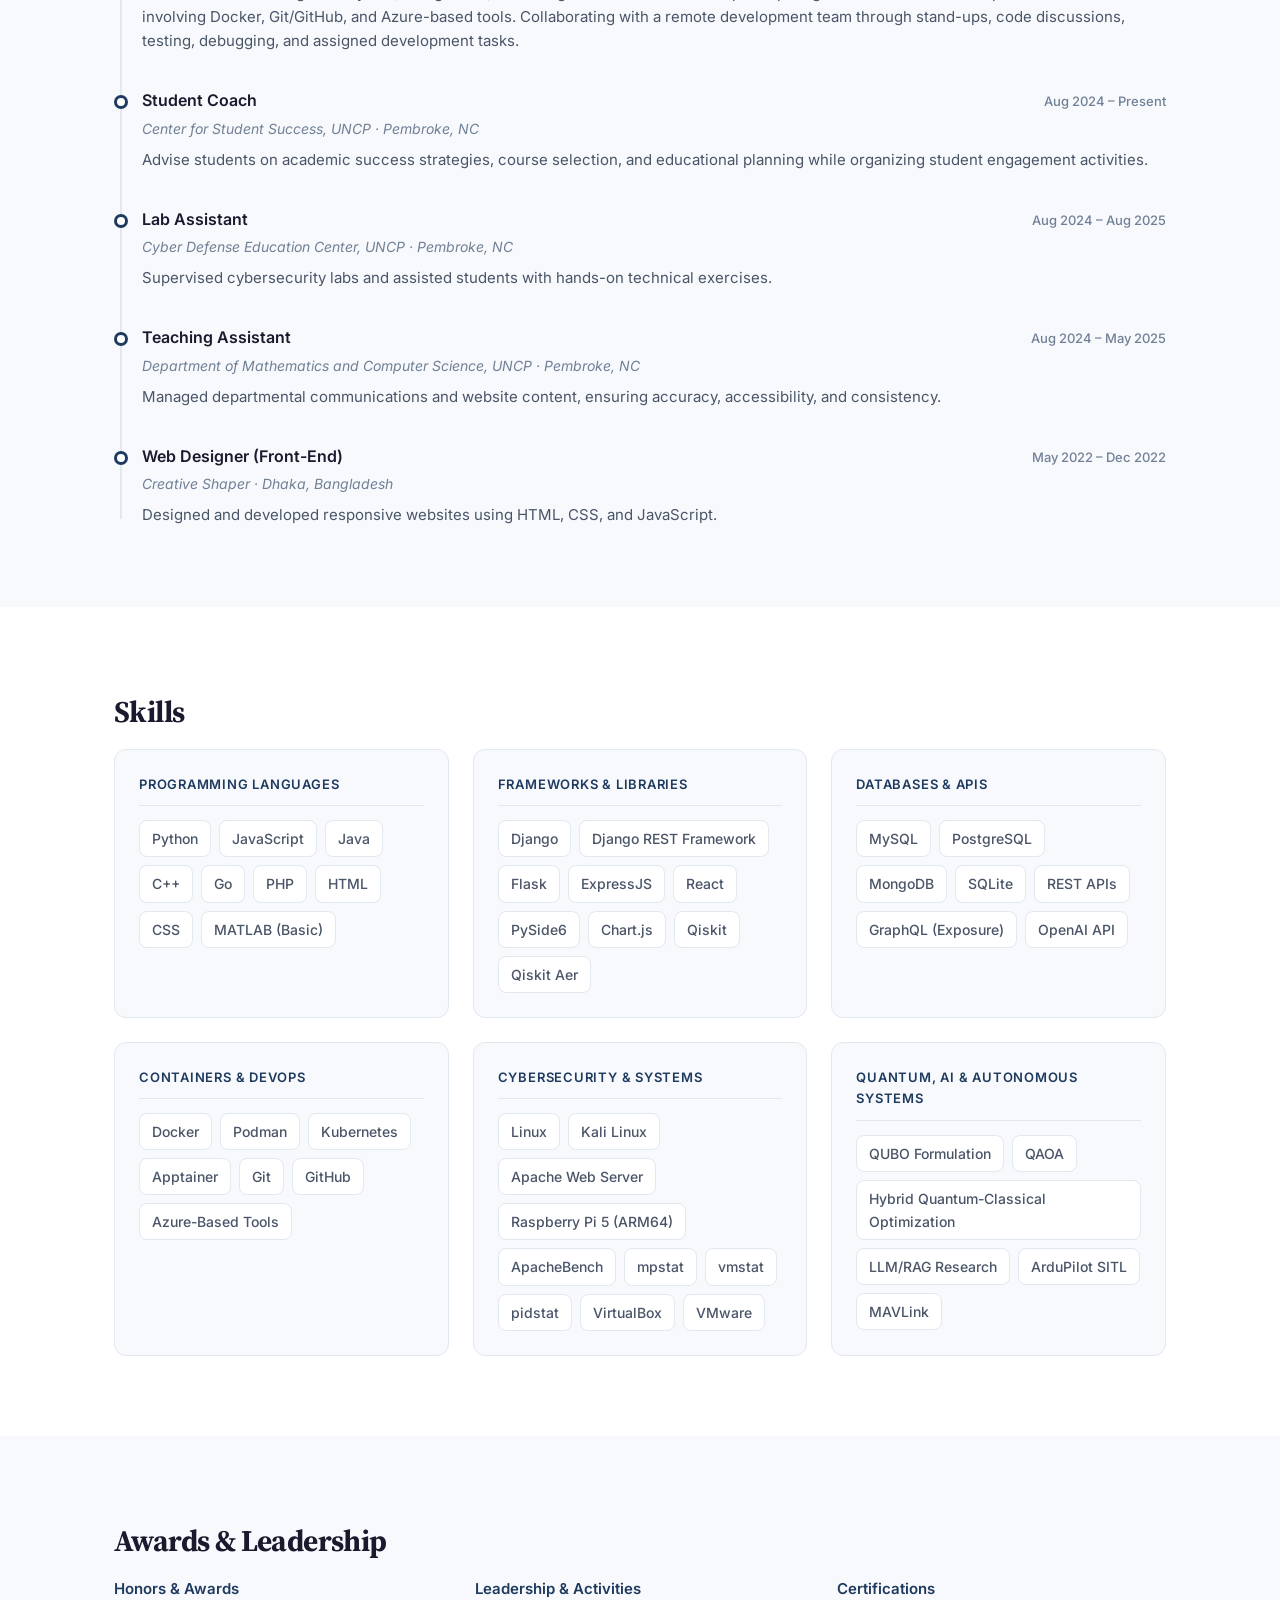
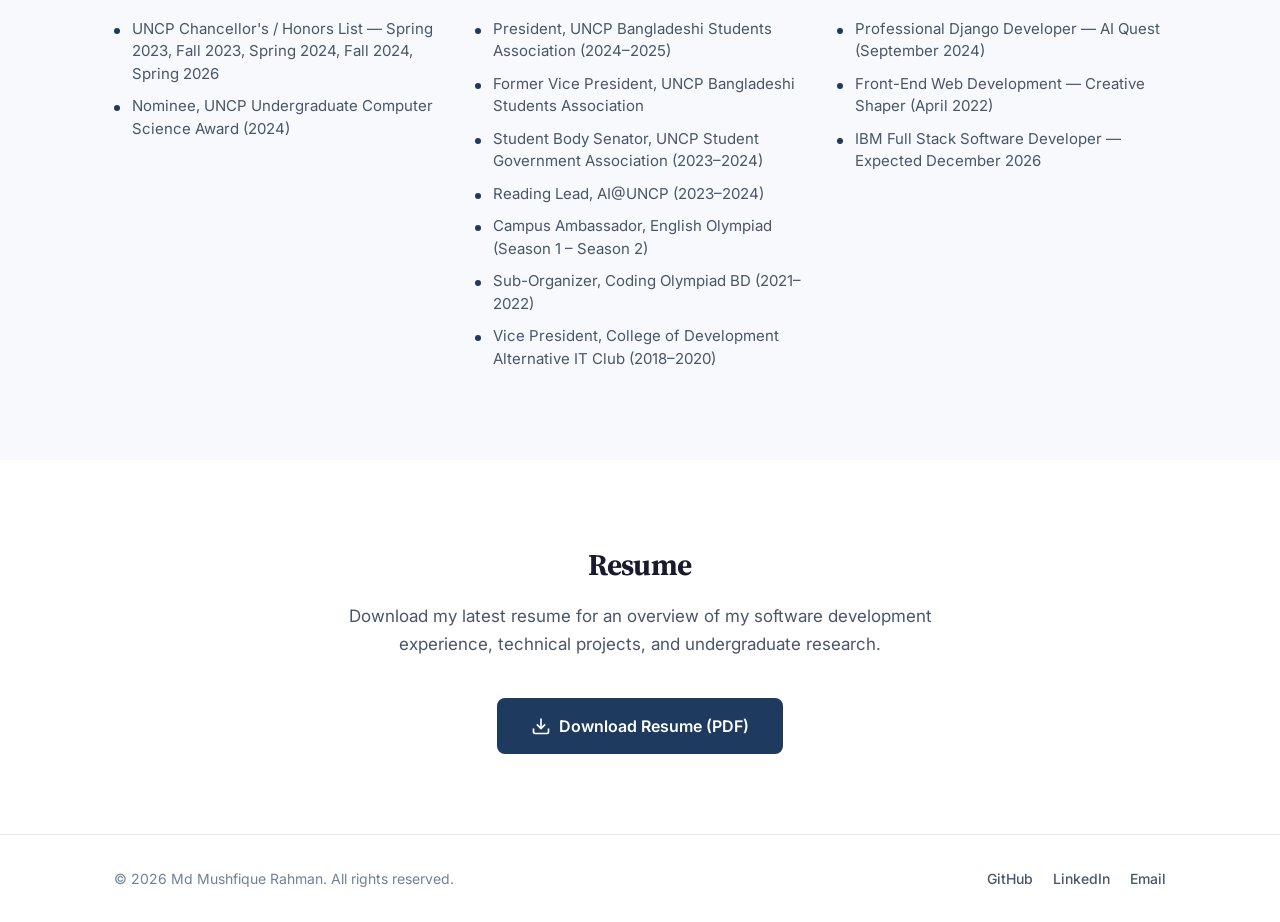
==== commit 3c39fd28: "Update portfolio with latest experience, research, projects and resume" ====
--- a/index.html
+++ b/index.html
@@ -3,13 +3,13 @@
 <head>
   <meta charset="UTF-8">
   <meta name="viewport" content="width=device-width, initial-scale=1.0">
-  <meta name="description" content="Md Mushfique Rahman — Computer Science undergraduate researcher focused on wireless networks, cybersecurity, and distributed systems at UNC Pembroke.">
+  <meta name="description" content="Portfolio of Md Mushfique Rahman, Computer Science student, Backend Developer Intern, and Undergraduate Researcher working in software engineering, AI, cybersecurity, quantum optimization, and autonomous systems.">
   <meta name="author" content="Md Mushfique Rahman">
-  <meta name="keywords" content="Md Mushfique Rahman, computer science, cybersecurity, wireless networks, research, portfolio, UNC Pembroke">
+  <meta name="keywords" content="Md Mushfique Rahman, Software Developer, Backend Developer, Django, Python, Computer Science, Cybersecurity, Artificial Intelligence, Quantum Computing, Qiskit, UAV Research, Undergraduate Researcher, UNCP, MTSU, Portfolio">
   <meta property="og:title" content="Md Mushfique Rahman | Portfolio">
-  <meta property="og:description" content="Computer Science researcher and software engineer specializing in wireless telemetry, container security, and AI-driven systems.">
+  <meta property="og:description" content="Software development and undergraduate research in AI, cybersecurity, quantum optimization, and autonomous systems.">
   <meta property="og:type" content="website">
-  <title>Md Mushfique Rahman | Portfolio</title>
+  <title>Md Mushfique Rahman | Software Developer &amp; Undergraduate Researcher</title>
   <link rel="icon" href="assets/favicon.svg" type="image/svg+xml">
   <link rel="preconnect" href="https://fonts.googleapis.com">
   <link rel="preconnect" href="https://fonts.gstatic.com" crossorigin>
@@ -34,7 +34,7 @@
         <li><a href="#experience" class="nav-link">Experience</a></li>
         <li><a href="#skills" class="nav-link">Skills</a></li>
         <li><a href="#awards" class="nav-link">Awards</a></li>
-        <li><a href="#cv" class="nav-link">CV</a></li>
+        <li><a href="#resume" class="nav-link">Resume</a></li>
         <li><a href="contact.html" class="nav-link nav-link--cta">Contact</a></li>
       </ul>
     </nav>
@@ -48,13 +48,12 @@
         <div class="hero-content">
           <p class="hero-greeting">Hello, I'm</p>
           <h1 class="hero-name">Md Mushfique Rahman</h1>
-          <p class="hero-title">Computer Science Undergraduate · Cyber Track</p>
+          <p class="hero-title">Computer Science Student · Backend Developer Intern · Undergraduate Researcher</p>
           <p class="hero-intro">
-            Computer Science student at UNC Pembroke focused on full-stack development, AI, and cybersecurity. I enjoy building practical software and research-driven systems where engineering, security, and AI come together to solve real-world problems.
-
+            I am a Computer Science student at the University of North Carolina at Pembroke, graduating in December 2026. I work in backend software development and undergraduate research involving AI, cybersecurity, quantum optimization, and autonomous systems. I enjoy building practical applications and exploring how emerging technologies can solve real-world problems.
           </p>
           <div class="hero-actions">
-            <a href="assets/Resume_Md_Mushfique_Rahman_2026%20(Main).pdf" class="btn btn-primary" download="Resume_Md_Mushfique_Rahman_2026.pdf">Download CV</a>
+            <a href="assets/Md_Mushfique_Rahman_Resume.pdf" class="btn btn-primary" download="Md_Mushfique_Rahman_Resume.pdf">Download Resume</a>
             <a href="#projects" class="btn btn-secondary">View Projects</a>
             <a href="contact.html" class="btn btn-outline">Contact Me</a>
           </div>
@@ -72,13 +71,16 @@
         <div class="about-grid">
           <div class="about-text">
             <p>
-              I am pursuing my B.S. in Computer Science with a Cyber Track at the University of North Carolina at Pembroke, with an expected graduation date of December 2026. My journey in computer science has been shaped by hands-on learning — building software, supporting cybersecurity labs, assisting students, and contributing to research projects that connect theory with real systems.
+              I am pursuing a Bachelor of Science in Computer Science (Cyber Track) at the University of North Carolina at Pembroke, with an expected graduation date of December 2026. My interests span software engineering, artificial intelligence, cybersecurity, and autonomous systems. I enjoy developing practical software applications and investigating technical challenges through undergraduate research.
             </p>
             <p>
-              Outside the lab, I have served as a teaching assistant, cybersecurity lab assistant, and student coach, and I have built full-stack applications using Django, Python, and modern web technologies. I enjoy turning ideas into working products, experimenting with AI tools, and studying how systems behave under pressure. Outside of academics and projects, I like reading books, driving, and exploring new technologies.
+              Currently, I am a Backend Developer Intern at SKYit/GBCS, where I contribute to backend development workflows involving Django REST Framework, ExpressJS, databases, and containerized development. Alongside my internship, I conduct undergraduate research in container systems security, hybrid quantum-classical UAV routing, and LLM/RAG applications for UAV cybersecurity. My previous campus roles include Student Coach, Teaching Assistant, and Cybersecurity Lab Assistant.
             </p>
             <p class="about-interests">
-              <strong>Research & Work interests:</strong> Full-stack software development, AI-powered applications, cybersecurity, backend engineering, edge computing, UAV telemetry, and secure distributed systems.
+              <strong>PROFESSIONAL INTERESTS</strong><br>
+              Software Engineering · Full-Stack Development · Backend Development · Frontend Development · AI/ML Engineering · Product Engineering<br><br>
+              <strong>RESEARCH INTERESTS</strong><br>
+              Artificial Intelligence · Cybersecurity · Quantum Optimization · Autonomous Systems
             </p>
           </div>
           <aside class="about-facts">
@@ -94,11 +96,19 @@
               </div>
               <div class="facts-item">
                 <dt>Location</dt>
-                <dd>Raleigh, NC</dd>
+                <dd>Pembroke, North Carolina</dd>
               </div>
               <div class="facts-item">
-                <dt>Focus Areas</dt>
-                <dd>Software Engineering · Full-Stack Development · Applied AI · Cybersecurity · Secure Systems</dd>
+                <dt>Current Roles</dt>
+                <dd>Backend Developer Intern · Undergraduate Researcher</dd>
+              </div>
+              <div class="facts-item">
+                <dt>Research Interests</dt>
+                <dd>AI · Cybersecurity · Quantum Optimization · Autonomous Systems</dd>
+              </div>
+              <div class="facts-item">
+                <dt>Professional Interests</dt>
+                <dd>Software Engineering · Backend Development · Full-Stack Development</dd>
               </div>
             </dl>
           </aside>
@@ -110,64 +120,87 @@
     <section class="section section-alt" id="research">
       <div class="container">
         <h2 class="section-title">Research</h2>
-        <p class="section-subtitle">Undergraduate research at UNC Pembroke, spanning wireless security, container systems, and public health informatics.</p>
+        <p class="section-subtitle">Undergraduate research across artificial intelligence, cybersecurity, autonomous systems, quantum optimization, and systems performance at the University of North Carolina at Pembroke and Middle Tennessee State University.</p>
         <div class="card-grid">
 
           <article class="card research-card">
             <div class="card-meta">
-              <span class="card-date">Jan 2026 – Present</span>
+              <span class="card-date">Sep 2026 – Present</span>
               <span class="card-tag">Ongoing</span>
             </div>
-            <h3 class="card-title">RAG-Based Framework for Drone Telemetry &amp; Wireless Attack Analysis</h3>
-            <p class="card-org">University of North Carolina at Pembroke</p>
-            <p class="card-desc">
-              Built a Django backend pipeline to collect, process, and store UAV telemetry — GPS coordinates, altitude,
-              timestamps, and status labels — streamed over wireless networks. Running controlled experiments on how network
-              disruptions affect data integrity and positional consistency, and exploring RAG methods for AI-assisted
-              explanation of abnormal telemetry under attack conditions.
+            <h3 class="card-title">Energy-Constrained UAV Routing Using Hybrid Quantum-Classical Optimization</h3>
+            <p class="card-org">Undergraduate Researcher · Autonomous Systems and Quantum Intelligence Laboratory (ASQI Lab), Middle Tennessee State University</p>
+            <p class="card-desc">
+              Researching energy-constrained UAV routing using hybrid quantum-classical optimization. Developing routing formulations that consider battery limitations, charging locations, obstacles, and operational constraints. Exploring Quadratic Unconstrained Binary Optimization (QUBO) and the Quantum Approximate Optimization Algorithm (QAOA) using Qiskit, with classical optimization techniques for comparison. Investigating hybrid approaches for efficient route planning in resource-constrained autonomous systems.
             </p>
             <ul class="card-keywords">
-              <li>Django</li>
-              <li>WiFi Telemetry</li>
-              <li>RAG</li>
-              <li>DJI SDK</li>
+              <li>Python</li>
+              <li>Qiskit</li>
+              <li>QUBO</li>
+              <li>QAOA</li>
+              <li>UAV Routing</li>
+              <li>Hybrid Optimization</li>
             </ul>
           </article>
 
           <article class="card research-card">
             <div class="card-meta">
-              <span class="card-date">Feb 2026 – Present</span>
+              <span class="card-date">Mar 2026 – Present</span>
               <span class="card-tag">Ongoing</span>
             </div>
             <h3 class="card-title">Security Analysis of Containerized Systems</h3>
-            <p class="card-org">University of North Carolina at Pembroke · To be presented at PURC Symposium 2027</p>
-            <p class="card-desc">
-              Designed a controlled testbed to evaluate Docker, Podman, Kubernetes, and Apptainer across Intel/AMD and
-              ARM systems, including Raspberry Pi 5. Measured the impact of DoS, privilege escalation, and remote code
-              execution attacks on CPU usage, memory, response time, uptime, and recovery — comparing rooted vs. rootless platforms.
+            <p class="card-org">Undergraduate Research Assistant · University of North Carolina at Pembroke</p>
+            <p class="card-desc">
+              Developing a controlled experimental testbed to compare Docker, Podman, and Apptainer across ARM64 Raspberry Pi 5 and x86 environments. Benchmarking containerized web-service workloads and measuring CPU utilization, memory consumption, latency, throughput, and system performance using ApacheBench and Linux monitoring tools. Investigating performance and security tradeoffs between root-based and rootless containers, with planned controlled attack experiments evaluating availability and recovery behavior. Planned presentation: PURC Symposium 2027.
             </p>
             <ul class="card-keywords">
               <li>Docker</li>
               <li>Podman</li>
-              <li>Kubernetes</li>
+              <li>Apptainer</li>
               <li>Raspberry Pi 5</li>
-            </ul>
+              <li>ARM64</li>
+              <li>Linux Security</li>
+            </ul>
+          </article>
+
+          <article class="card research-card">
+            <div class="card-meta">
+              <span class="card-date">Sep 2026 – Present</span>
+              <span class="card-tag">Ongoing</span>
+            </div>
+            <h3 class="card-title">LLM and RAG Applications for UAV Communications and Cybersecurity</h3>
+            <p class="card-org">Undergraduate Research Assistant · University of North Carolina at Pembroke</p>
+            <p class="card-desc">
+              Investigating Large Language Models (LLMs) and Retrieval-Augmented Generation (RAG) for UAV communications and cybersecurity. Exploring the integration of UAV telemetry, operational context, security knowledge, and drone policies into LLM prompts to support contextual analysis of communication anomalies and security threats. Studying retrieval techniques and evaluation methods for improving response relevance and accuracy.
+            </p>
+            <ul class="card-keywords">
+              <li>LLM</li>
+              <li>RAG</li>
+              <li>UAV Cybersecurity</li>
+              <li>UAV Telemetry</li>
+              <li>Information Retrieval</li>
+              <li>AI</li>
+            </ul>
+            <p class="card-link-wrap">
+              <a class="card-link" href="https://github.com/MdMushfiqueRahman/drone-telemetry-backend" target="_blank" rel="noopener noreferrer">View on GitHub</a>
+            </p>
           </article>
 
           <article class="card research-card">
             <div class="card-meta">
               <span class="card-date">Jan 2025 – Aug 2025</span>
+              <span class="card-tag card-tag--completed">Completed</span>
             </div>
             <h3 class="card-title">Digital Twin for Network Security</h3>
             <p class="card-org">University of North Carolina at Pembroke</p>
             <p class="card-desc">
-              Studied digital-twin techniques for modeling and securing network environments. Simulated network
-              topologies to identify and analyze potential vulnerabilities in controlled settings.
+              Explored digital-twin techniques for modeling and analyzing network environments. Investigated simulated network topologies and their potential applications in identifying cybersecurity vulnerabilities within controlled environments.
             </p>
             <ul class="card-keywords">
               <li>Digital Twins</li>
+              <li>Network Security</li>
               <li>Network Simulation</li>
-              <li>Security</li>
+              <li>Cybersecurity</li>
             </ul>
           </article>
 
@@ -176,19 +209,17 @@
               <span class="card-date">2024</span>
               <span class="card-tag card-tag--presented">PURC Symposium 2024</span>
             </div>
-            <h3 class="card-title">Neighborhood Microscope: Big Data for Health &amp; Well-being</h3>
-            <p class="card-org">University of North Carolina at Pembroke · Undergraduate Research Project, PURC 2024</p>
-            <p class="card-desc">
-              Contributed to an interdisciplinary project examining how built environment factors influence health,
-              crime, and physical activity in urban and rural NC neighborhoods. Worked with geotagged social media,
-              Google Street View imagery, crime and health data, and applied text mining, geospatial analysis, and
-              visualization in Python. Presented at PURC 2024.
+            <h3 class="card-title">Neighborhood Microscope: Big Data for Health and Well-being</h3>
+            <p class="card-org">University of North Carolina at Pembroke · Undergraduate Research Project</p>
+            <p class="card-desc">
+              Contributed to an interdisciplinary research project examining urban and rural neighborhood well-being in North Carolina using big-data sources. Worked with geotagged social media, Google Street View imagery, crime and health information, and applied text mining, geospatial analysis, and Python-based visualization. Presented research at the PURC Symposium 2024.
             </p>
             <ul class="card-keywords">
               <li>Big Data</li>
+              <li>Python</li>
               <li>Geospatial Analysis</li>
+              <li>Text Mining</li>
               <li>Public Health</li>
-              <li>Python</li>
             </ul>
           </article>
 
@@ -204,44 +235,58 @@
         <div class="card-grid">
 
           <article class="card project-card">
+            <h3 class="card-title">Hybrid Quantum-Classical UAV Route Optimization</h3>
+            <p class="card-subtitle">Quantum Hackathon Project</p>
+            <p class="card-stack">Python · Qiskit · Qiskit Aer · QUBO · QAOA · ArduPilot SITL · MAVLink</p>
+            <p class="card-desc">
+              Developed a Python-based UAV route optimizer to maximize mission rewards under battery and flight-time constraints. Implemented a classical optimization solver and formulated the routing problem as QUBO for QAOA experiments using Qiskit Aer. Evaluated QAOA performance using 1,024-shot simulations at circuit depths p=1 and p=2, comparing solution feasibility against classical optimization results. Configured ArduPilot SITL and tested simulated UAV takeoff, hovering, and position-based movement.
+            </p>
+            <p class="card-link-wrap">
+              <a class="card-link" href="https://github.com/MdMushfiqueRahman/quantum-drone-routing" target="_blank" rel="noopener noreferrer">View on GitHub</a>
+            </p>
+          </article>
+
+          <article class="card project-card">
             <h3 class="card-title">FraudMind AI</h3>
             <p class="card-subtitle">Cybersecurity AI Platform</p>
             <p class="card-stack">Django · OpenAI API · Python · Chart.js · HTML · CSS</p>
             <p class="card-desc">
-              Full-stack analyzer for phishing and social-engineering attempts with structured JSON risk assessment
-              — risk level, scam classification, pressure scoring, and manipulation-tactic detection. Includes a
-              SOC-style dashboard with KPI indicators and secure API-key management via environment variables.
+              Developed a full-stack Django platform for analyzing phishing and social-engineering attempts. Implemented structured AI-generated risk assessments covering scam classification, risk levels, pressure scoring, and manipulation-tactic detection. Built a SOC-style dashboard with KPI indicators and applied secure environment-variable practices for managing API keys.
+            </p>
+            <p class="card-link-wrap">
+              <a class="card-link" href="https://github.com/MdMushfiqueRahman/fraudmind-ai-" target="_blank" rel="noopener noreferrer">View on GitHub</a>
             </p>
           </article>
 
           <article class="card project-card">
             <h3 class="card-title">VETORA</h3>
             <p class="card-subtitle">AI-Powered Pet Health Tools</p>
-            <p class="card-stack">Django · OpenAI API · TheCatAPI · OpenWeather · Google Places · Python</p>
-            <p class="card-desc">
-              Full-stack platform for pet symptom analysis and urgency classification, with real-time weather alerts
-              and location-based veterinary discovery. Secure authentication with user-specific pet profiles and
-              persistent analysis history.
+            <p class="card-stack">Django · Python · OpenAI API · TheCatAPI · OpenWeather API · Google Places API</p>
+            <p class="card-desc">
+              Developed a full-stack Django application featuring AI-assisted pet symptom analysis and urgency classification, weather alerts, and location-based veterinary discovery through external APIs. Implemented authentication, user-specific pet profiles, and persistent analysis history.
+            </p>
+            <p class="card-link-wrap">
+              <a class="card-link" href="https://github.com/MdMushfiqueRahman/Vetora" target="_blank" rel="noopener noreferrer">View on GitHub</a>
             </p>
           </article>
 
           <article class="card project-card">
             <h3 class="card-title">Plutus</h3>
-            <p class="card-subtitle">Financial Tracker (Capstone)</p>
-            <p class="card-stack">Python · PySide6 · SQLite · HTML · CSS · JS</p>
-            <p class="card-desc">
-              Desktop application for tracking income, expenses, and transactions with budgeting, category allocation,
-              real-time spending insights, and goal-setting with what-if analysis for financial planning.
+            <p class="card-subtitle">Financial Tracker — Capstone Project</p>
+            <p class="card-stack">Python · PySide6 · SQLite · HTML · CSS · JavaScript</p>
+            <p class="card-desc">
+              Developed a desktop financial management application to track income, expenses, transactions, and budgets. Implemented financial goal-setting and what-if analysis features to support personal budgeting and financial planning.
+            </p>
+            <p class="card-link-wrap">
+              <a class="card-link" href="https://github.com/Col-Umbo/Plutus" target="_blank" rel="noopener noreferrer">View on GitHub</a>
             </p>
           </article>
 
           <article class="card project-card">
             <h3 class="card-title">I.T. Asset Tracking System</h3>
-            <p class="card-stack">PHP · SQL · HTML · CSS · JS</p>
-            <p class="card-desc">
-              Web-based system to manage and track I.T. assets with real-time status updates, a centralized dashboard
-              showing asset lifecycle states, and category-based filtering. Validated through manual black-box testing
-              with a 100% test pass rate.
+            <p class="card-stack">PHP · SQL · HTML · CSS · JavaScript</p>
+            <p class="card-desc">
+              Web-based system to manage and track I.T. assets with real-time status updates, a centralized dashboard showing asset lifecycle states, and category-based filtering. Validated through manual black-box testing with a 100% test pass rate.
             </p>
           </article>
 
@@ -267,6 +312,18 @@
       <div class="container">
         <h2 class="section-title">Experience</h2>
         <div class="timeline">
+
+          <article class="timeline-item">
+            <div class="timeline-marker"></div>
+            <div class="timeline-content">
+              <div class="timeline-header">
+                <h3 class="timeline-title">Backend Developer Intern</h3>
+                <time class="timeline-date" datetime="2026-08">Aug 2026 – Present</time>
+              </div>
+              <p class="timeline-org">SKYit / GBCS · Canada (Remote)</p>
+              <p class="timeline-desc">Supporting backend development for web applications using Django REST Framework and ExpressJS, with exposure to REST and GraphQL architectures. Working with MySQL, PostgreSQL, and MongoDB environments and participating in containerized development workflows involving Docker, Git/GitHub, and Azure-based tools. Collaborating with a remote development team through stand-ups, code discussions, testing, debugging, and assigned development tasks.</p>
+            </div>
+          </article>
 
           <article class="timeline-item">
             <div class="timeline-marker"></div>
@@ -276,7 +333,19 @@
                 <time class="timeline-date" datetime="2024-08">Aug 2024 – Present</time>
               </div>
               <p class="timeline-org">Center for Student Success, UNCP · Pembroke, NC</p>
-              <p class="timeline-desc">Advise students on academic success strategies and course selection, support students facing academic challenges, and organize engagement events.</p>
+              <p class="timeline-desc">Advise students on academic success strategies, course selection, and educational planning while organizing student engagement activities.</p>
+            </div>
+          </article>
+
+          <article class="timeline-item">
+            <div class="timeline-marker"></div>
+            <div class="timeline-content">
+              <div class="timeline-header">
+                <h3 class="timeline-title">Lab Assistant</h3>
+                <time class="timeline-date" datetime="2024-08/2025-08">Aug 2024 – Aug 2025</time>
+              </div>
+              <p class="timeline-org">Cyber Defense Education Center, UNCP · Pembroke, NC</p>
+              <p class="timeline-desc">Supervised cybersecurity labs and assisted students with hands-on technical exercises.</p>
             </div>
           </article>
 
@@ -287,20 +356,8 @@
                 <h3 class="timeline-title">Teaching Assistant</h3>
                 <time class="timeline-date" datetime="2024-08/2025-05">Aug 2024 – May 2025</time>
               </div>
-              <p class="timeline-org">Dept. of Mathematics &amp; Computer Science, UNCP · Pembroke, NC</p>
-              <p class="timeline-desc">Managed departmental communications and website updates. Ensured content accuracy, accessibility, and visual quality.</p>
-            </div>
-          </article>
-
-          <article class="timeline-item">
-            <div class="timeline-marker"></div>
-            <div class="timeline-content">
-              <div class="timeline-header">
-                <h3 class="timeline-title">Lab Assistant</h3>
-                <time class="timeline-date" datetime="2024-08/2025-02">Aug 2024 – Feb 2025</time>
-              </div>
-              <p class="timeline-org">Cyber Defense Education Center, UNCP · Pembroke, NC</p>
-              <p class="timeline-desc">Supervised cybersecurity labs and assisted students with hands-on exercises.</p>
+              <p class="timeline-org">Department of Mathematics and Computer Science, UNCP · Pembroke, NC</p>
+              <p class="timeline-desc">Managed departmental communications and website content, ensuring accuracy, accessibility, and consistency.</p>
             </div>
           </article>
 
@@ -312,7 +369,7 @@
                 <time class="timeline-date" datetime="2022-05/2022-12">May 2022 – Dec 2022</time>
               </div>
               <p class="timeline-org">Creative Shaper · Dhaka, Bangladesh</p>
-              <p class="timeline-desc">Built responsive websites using HTML, CSS, and JavaScript.</p>
+              <p class="timeline-desc">Designed and developed responsive websites using HTML, CSS, and JavaScript.</p>
             </div>
           </article>
 
@@ -330,62 +387,83 @@
             <h3 class="skill-group-title">Programming Languages</h3>
             <ul class="skill-list">
               <li>Python</li>
+              <li>JavaScript</li>
               <li>Java</li>
               <li>C++</li>
               <li>Go</li>
               <li>PHP</li>
-              <li>Prolog</li>
-            </ul>
-          </div>
-
-          <div class="skill-group">
-            <h3 class="skill-group-title">Web &amp; Backend</h3>
-            <ul class="skill-list">
               <li>HTML</li>
               <li>CSS</li>
-              <li>JavaScript</li>
+              <li>MATLAB (Basic)</li>
+            </ul>
+          </div>
+
+          <div class="skill-group">
+            <h3 class="skill-group-title">Frameworks &amp; Libraries</h3>
+            <ul class="skill-list">
               <li>Django</li>
+              <li>Django REST Framework</li>
+              <li>Flask</li>
+              <li>ExpressJS</li>
               <li>React</li>
-              <li>Apache Web Server</li>
+              <li>PySide6</li>
+              <li>Chart.js</li>
+              <li>Qiskit</li>
+              <li>Qiskit Aer</li>
             </ul>
           </div>
 
           <div class="skill-group">
-            <h3 class="skill-group-title">Databases</h3>
+            <h3 class="skill-group-title">Databases &amp; APIs</h3>
             <ul class="skill-list">
-              <li>MySQL / SQL</li>
+              <li>MySQL</li>
+              <li>PostgreSQL</li>
               <li>MongoDB</li>
               <li>SQLite</li>
+              <li>REST APIs</li>
+              <li>GraphQL (Exposure)</li>
+              <li>OpenAI API</li>
             </ul>
           </div>
 
           <div class="skill-group">
-            <h3 class="skill-group-title">Containers &amp; Cloud</h3>
+            <h3 class="skill-group-title">Containers &amp; DevOps</h3>
             <ul class="skill-list">
               <li>Docker</li>
               <li>Podman</li>
               <li>Kubernetes</li>
               <li>Apptainer</li>
+              <li>Git</li>
+              <li>GitHub</li>
+              <li>Azure-Based Tools</li>
             </ul>
           </div>
 
           <div class="skill-group">
             <h3 class="skill-group-title">Cybersecurity &amp; Systems</h3>
             <ul class="skill-list">
+              <li>Linux</li>
               <li>Kali Linux</li>
+              <li>Apache Web Server</li>
+              <li>Raspberry Pi 5 (ARM64)</li>
+              <li>ApacheBench</li>
+              <li>mpstat</li>
+              <li>vmstat</li>
+              <li>pidstat</li>
               <li>VirtualBox</li>
-              <li>Linux Monitoring (top, htop, vmstat, netstat, tcpdump, sysdig)</li>
+              <li>VMware</li>
             </ul>
           </div>
 
           <div class="skill-group">
-            <h3 class="skill-group-title">Tools &amp; Other</h3>
+            <h3 class="skill-group-title">Quantum, AI &amp; Autonomous Systems</h3>
             <ul class="skill-list">
-              <li>Git &amp; GitHub</li>
-              <li>Data Analysis</li>
-              <li>Chart.js</li>
-              <li>OpenAI API / RAG Prototyping</li>
-              <li>Communication &amp; Leadership</li>
+              <li>QUBO Formulation</li>
+              <li>QAOA</li>
+              <li>Hybrid Quantum-Classical Optimization</li>
+              <li>LLM/RAG Research</li>
+              <li>ArduPilot SITL</li>
+              <li>MAVLink</li>
             </ul>
           </div>
 
@@ -402,8 +480,8 @@
           <div class="awards-col">
             <h3 class="awards-heading">Honors &amp; Awards</h3>
             <ul class="awards-list">
-              <li>UNCP Chancellor's / Honors List — Spring 2026, Spring 2023, Fall 2023, Spring 2024, Fall 2024</li>
-              <li>UNCP Undergraduate Computer Science Award 2024 — Nominated</li>
+              <li>UNCP Chancellor's / Honors List — Spring 2023, Fall 2023, Spring 2024, Fall 2024, Spring 2026</li>
+              <li>Nominee, UNCP Undergraduate Computer Science Award (2024)</li>
             </ul>
           </div>
 
@@ -411,8 +489,8 @@
             <h3 class="awards-heading">Leadership &amp; Activities</h3>
             <ul class="awards-list">
               <li>President, UNCP Bangladeshi Students Association (2024–2025)</li>
-              <li>Vice President, UNCP Bangladeshi Students Association (2024–2025)</li>
-              <li>Student Body Senator, SGA UNCP (2023–2024)</li>
+              <li>Former Vice President, UNCP Bangladeshi Students Association</li>
+              <li>Student Body Senator, UNCP Student Government Association (2023–2024)</li>
               <li>Reading Lead, AI@UNCP (2023–2024)</li>
               <li>Campus Ambassador, English Olympiad (Season 1 – Season 2)</li>
               <li>Sub-Organizer, Coding Olympiad BD (2021–2022)</li>
@@ -423,24 +501,24 @@
           <div class="awards-col">
             <h3 class="awards-heading">Certifications</h3>
             <ul class="awards-list">
-              <li>Professional Django Developer — AI Quest (Sept 2024)</li>
+              <li>Professional Django Developer — AI Quest (September 2024)</li>
               <li>Front-End Web Development — Creative Shaper (April 2022)</li>
-              <li>IBM Full Stack Software Developer — IBM (Expected July 2026)</li>
-            </ul>
-          </div>
-
-        </div>
-      </div>
-    </section>
-
-    <!-- CV -->
-    <section class="section cv-section" id="cv">
+              <li>IBM Full Stack Software Developer — Expected December 2026</li>
+            </ul>
+          </div>
+
+        </div>
+      </div>
+    </section>
+
+    <!-- Resume -->
+    <section class="section cv-section" id="resume">
       <div class="container cv-inner">
-        <h2 class="section-title">Curriculum Vitae</h2>
-        <p class="section-subtitle">Download my full academic CV for PhD applications, research positions, job and internship opportunities.</p>
-        <a href="assets/Resume_Md_Mushfique_Rahman_2026%20(Main).pdf" class="btn btn-primary btn-lg" download="Resume_Md_Mushfique_Rahman_2026.pdf">
+        <h2 class="section-title">Resume</h2>
+        <p class="section-subtitle">Download my latest resume for an overview of my software development experience, technical projects, and undergraduate research.</p>
+        <a href="assets/Md_Mushfique_Rahman_Resume.pdf" class="btn btn-primary btn-lg" download="Md_Mushfique_Rahman_Resume.pdf">
           <svg class="btn-icon" width="20" height="20" viewBox="0 0 24 24" fill="none" stroke="currentColor" stroke-width="2" aria-hidden="true"><path d="M21 15v4a2 2 0 0 1-2 2H5a2 2 0 0 1-2-2v-4"/><polyline points="7 10 12 15 17 10"/><line x1="12" y1="15" x2="12" y2="3"/></svg>
-          Download CV (PDF)
+          Download Resume (PDF)
         </a>
       </div>
     </section>
--- a/style.css
+++ b/style.css
@@ -417,6 +417,12 @@
   transition: box-shadow var(--transition), border-color var(--transition);
 }
 
+.project-card,
+.research-card {
+  display: flex;
+  flex-direction: column;
+}
+
 .section-alt .card {
   background: var(--color-bg);
 }
@@ -453,6 +459,27 @@
 .card-tag--presented {
   background: #f0fff4;
   color: #276749;
+}
+
+.card-tag--completed {
+  background: var(--color-bg-alt);
+  color: var(--color-text-muted);
+}
+
+.card-link-wrap {
+  margin-top: auto;
+  padding-top: 16px;
+}
+
+.card-link {
+  display: inline-flex;
+  font-size: 0.875rem;
+  font-weight: 600;
+  color: var(--color-accent);
+}
+
+.card-link:hover {
+  color: var(--color-accent-hover);
 }
 
 .card-title {
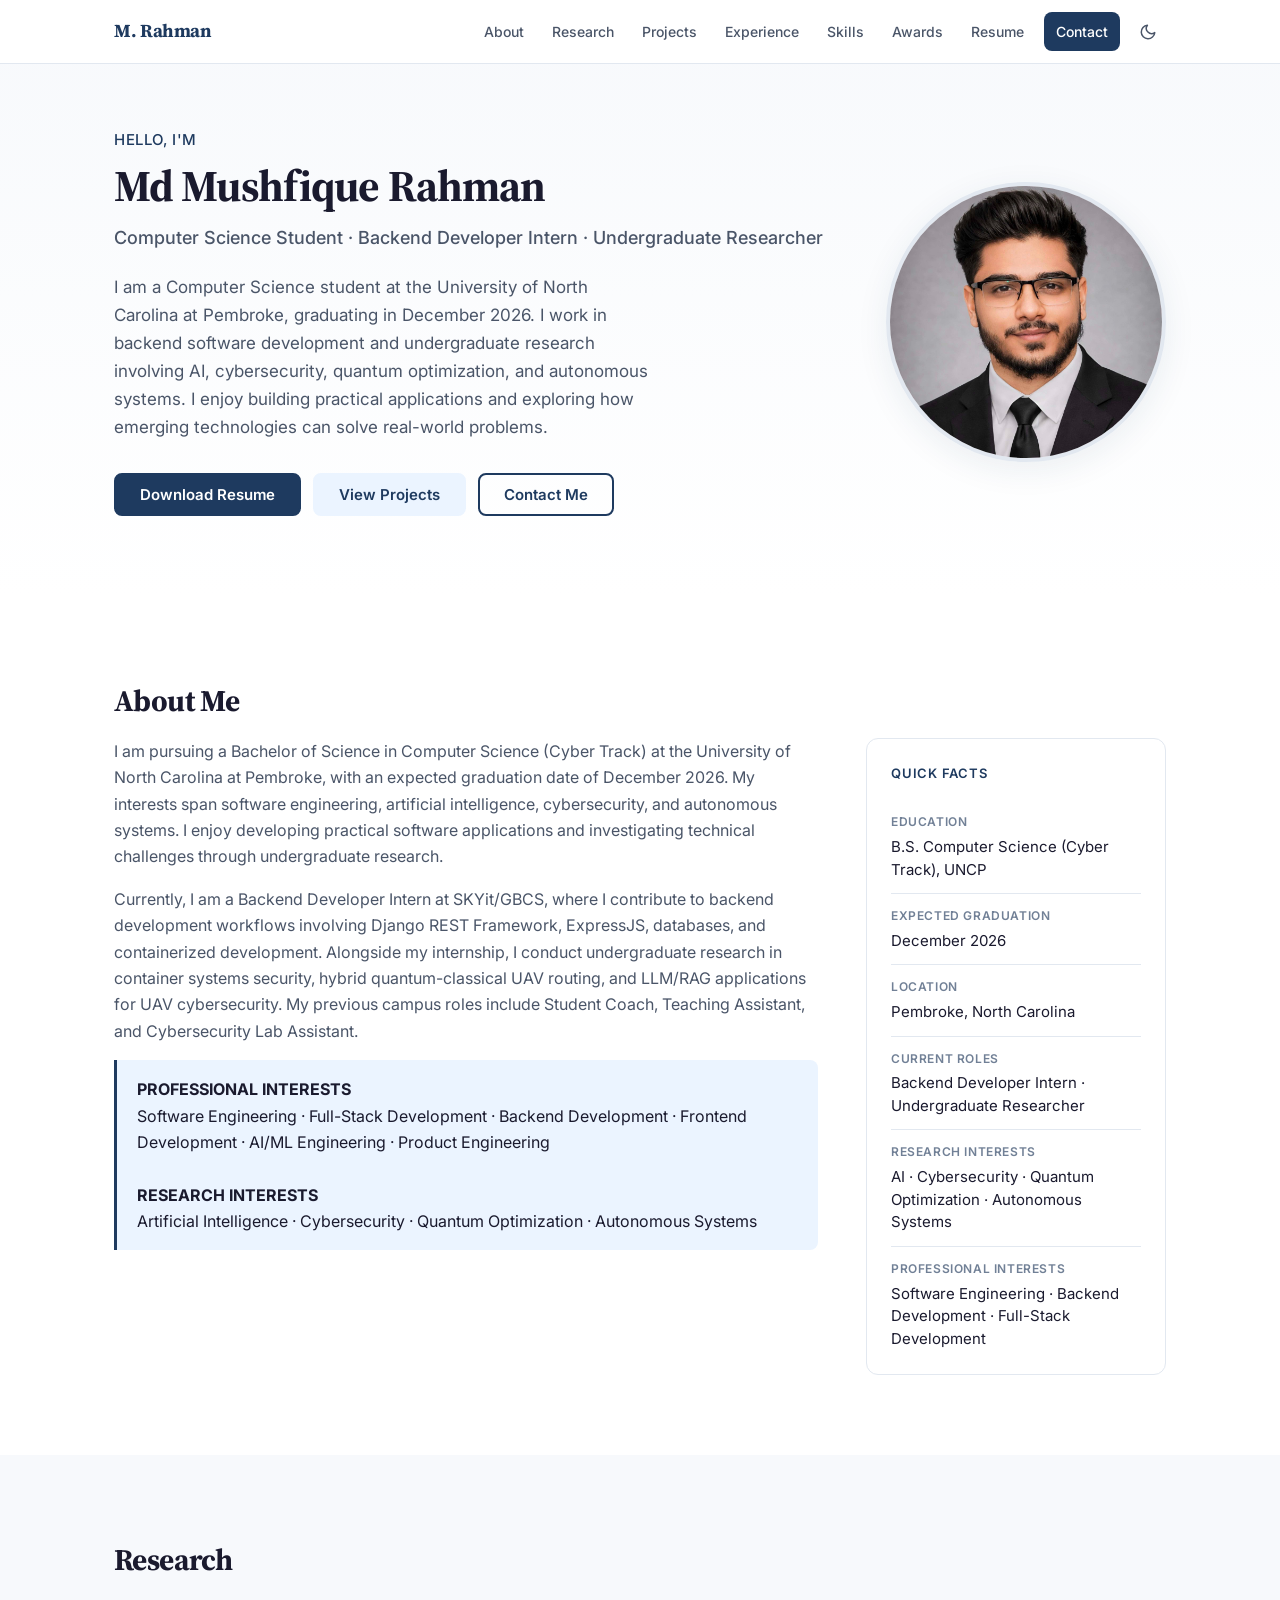
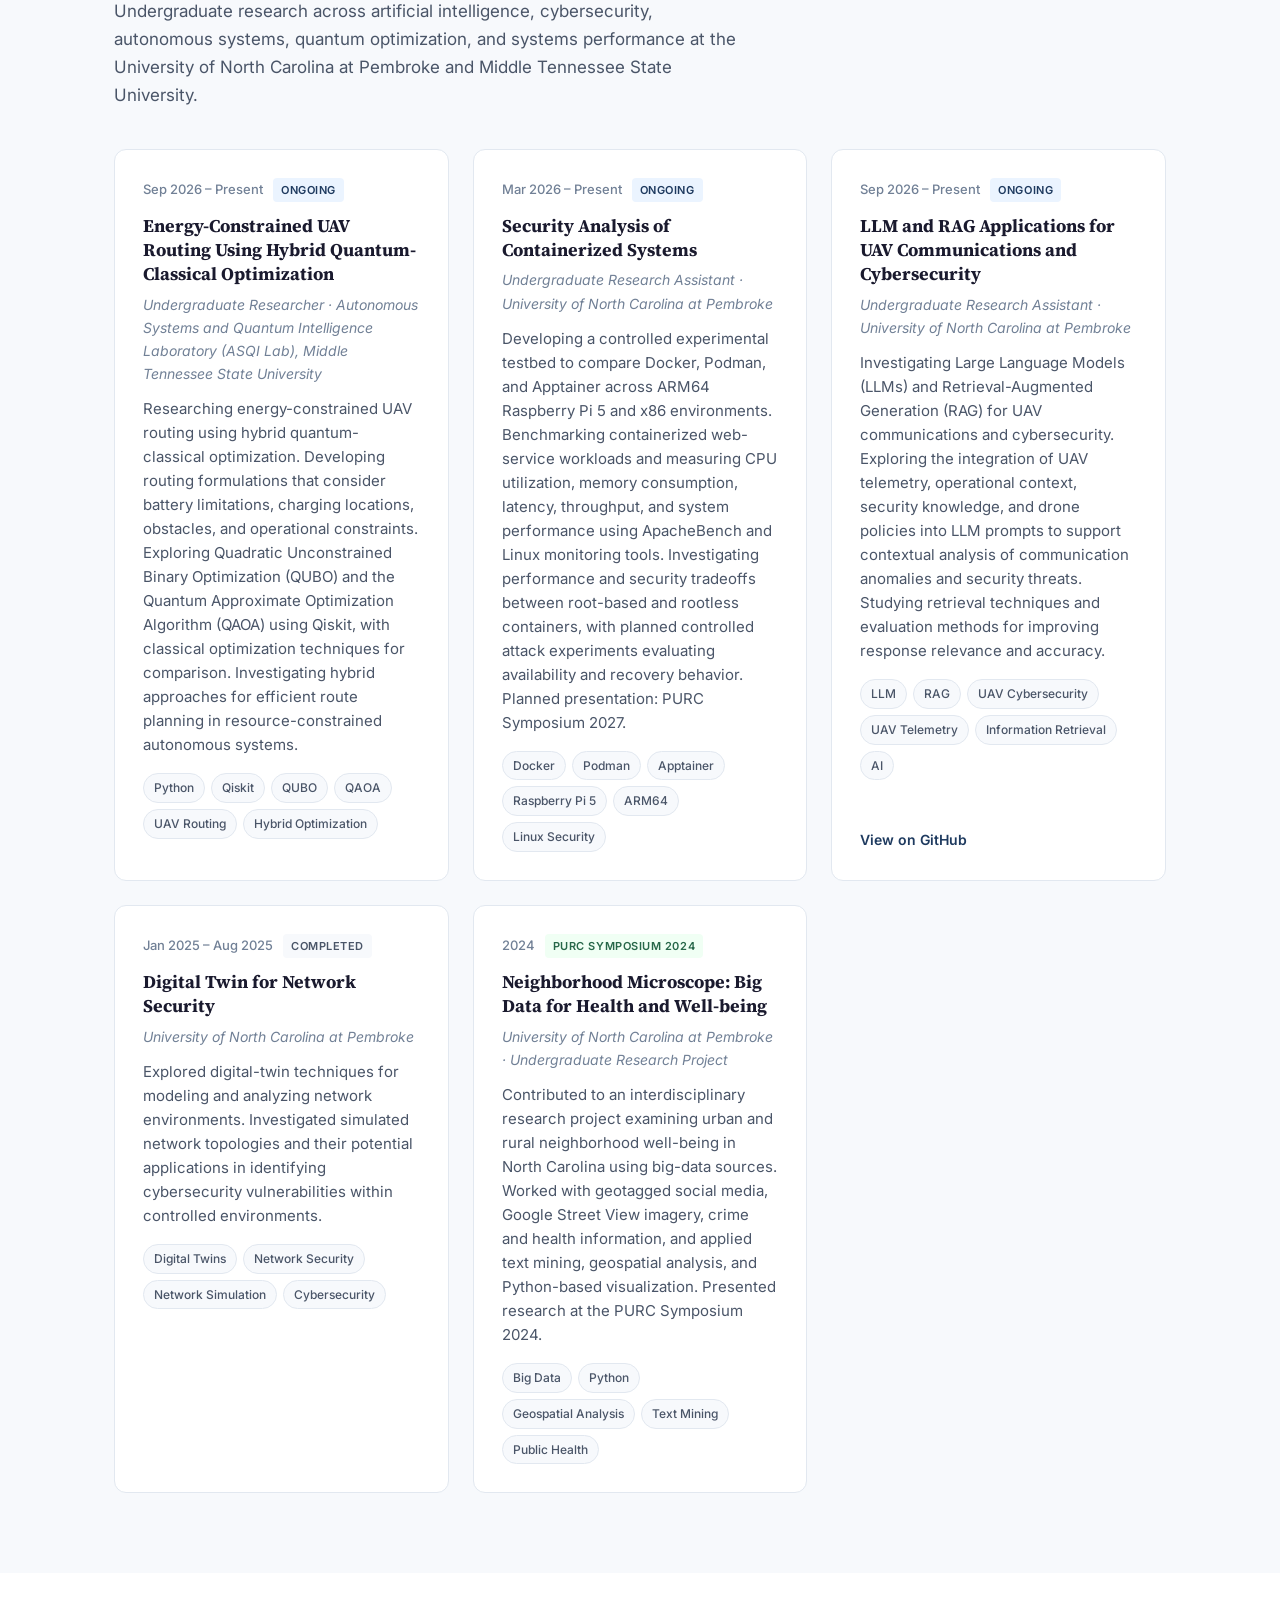
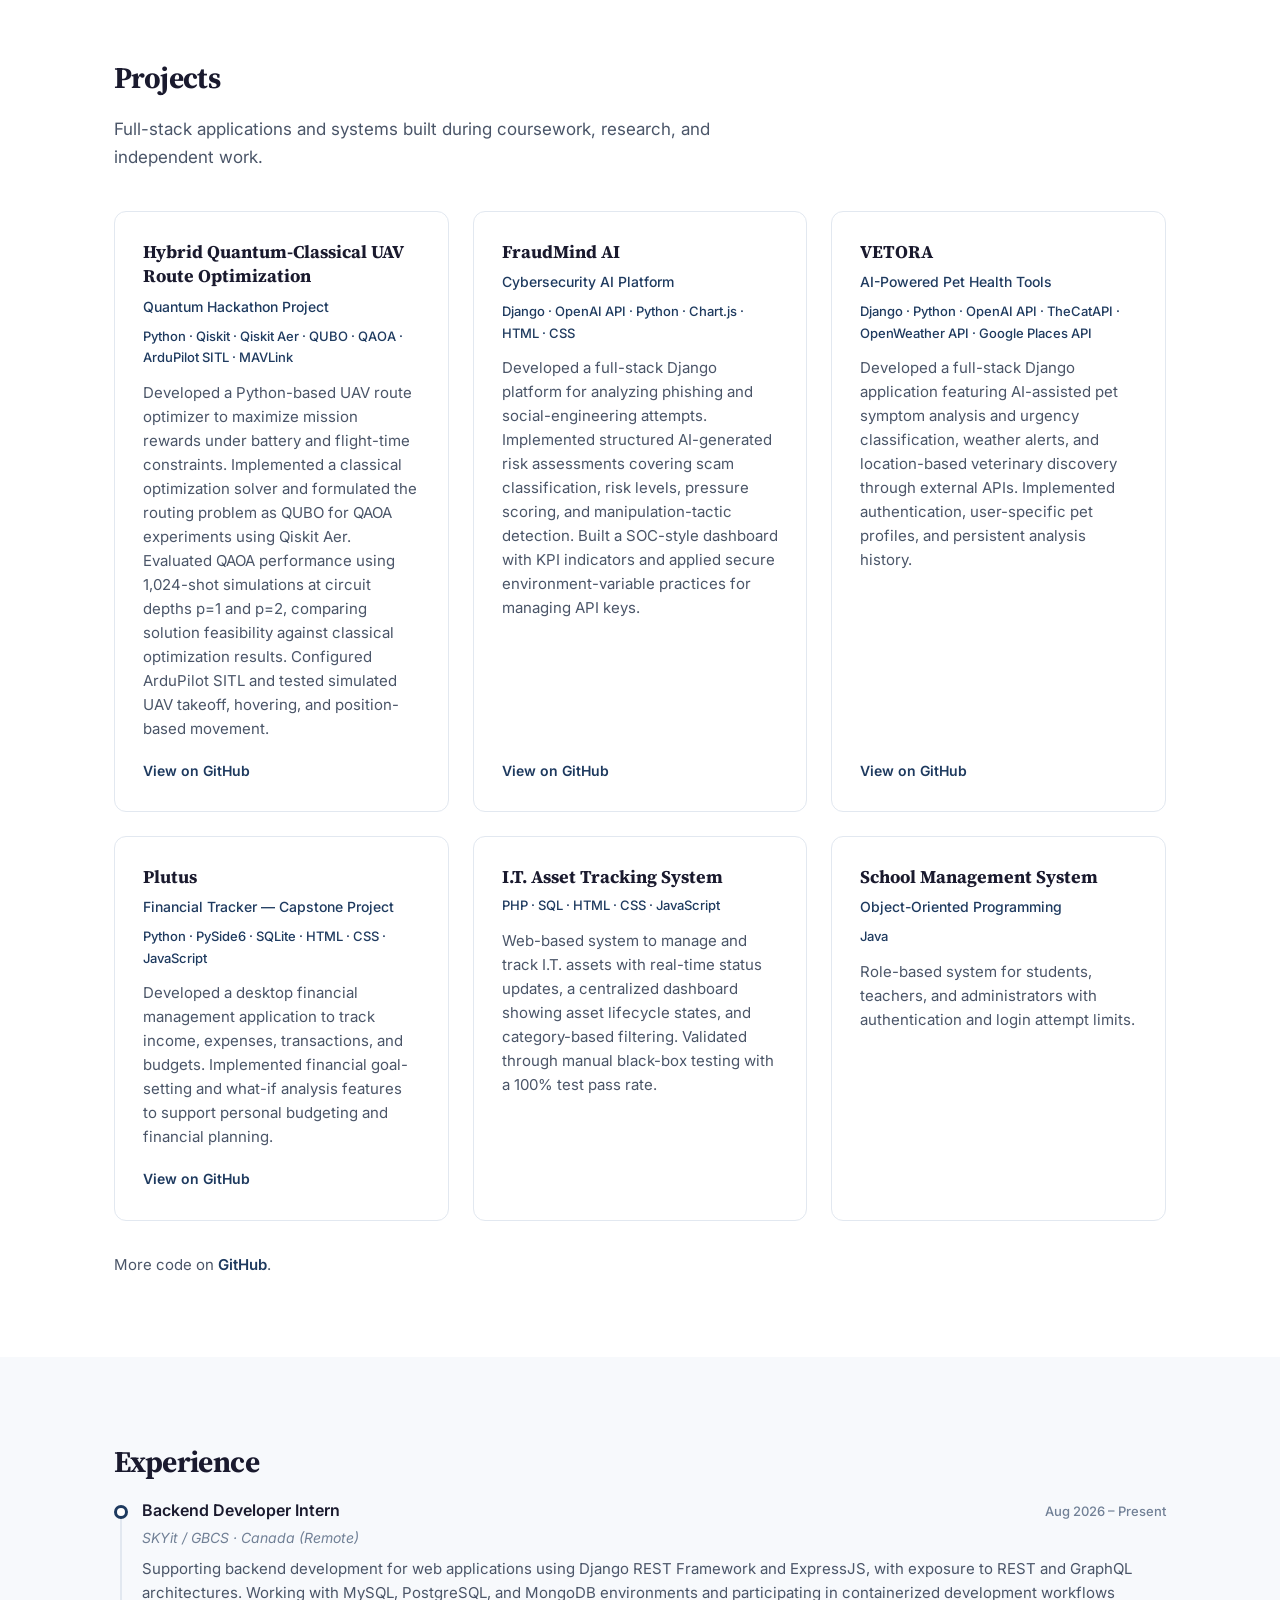
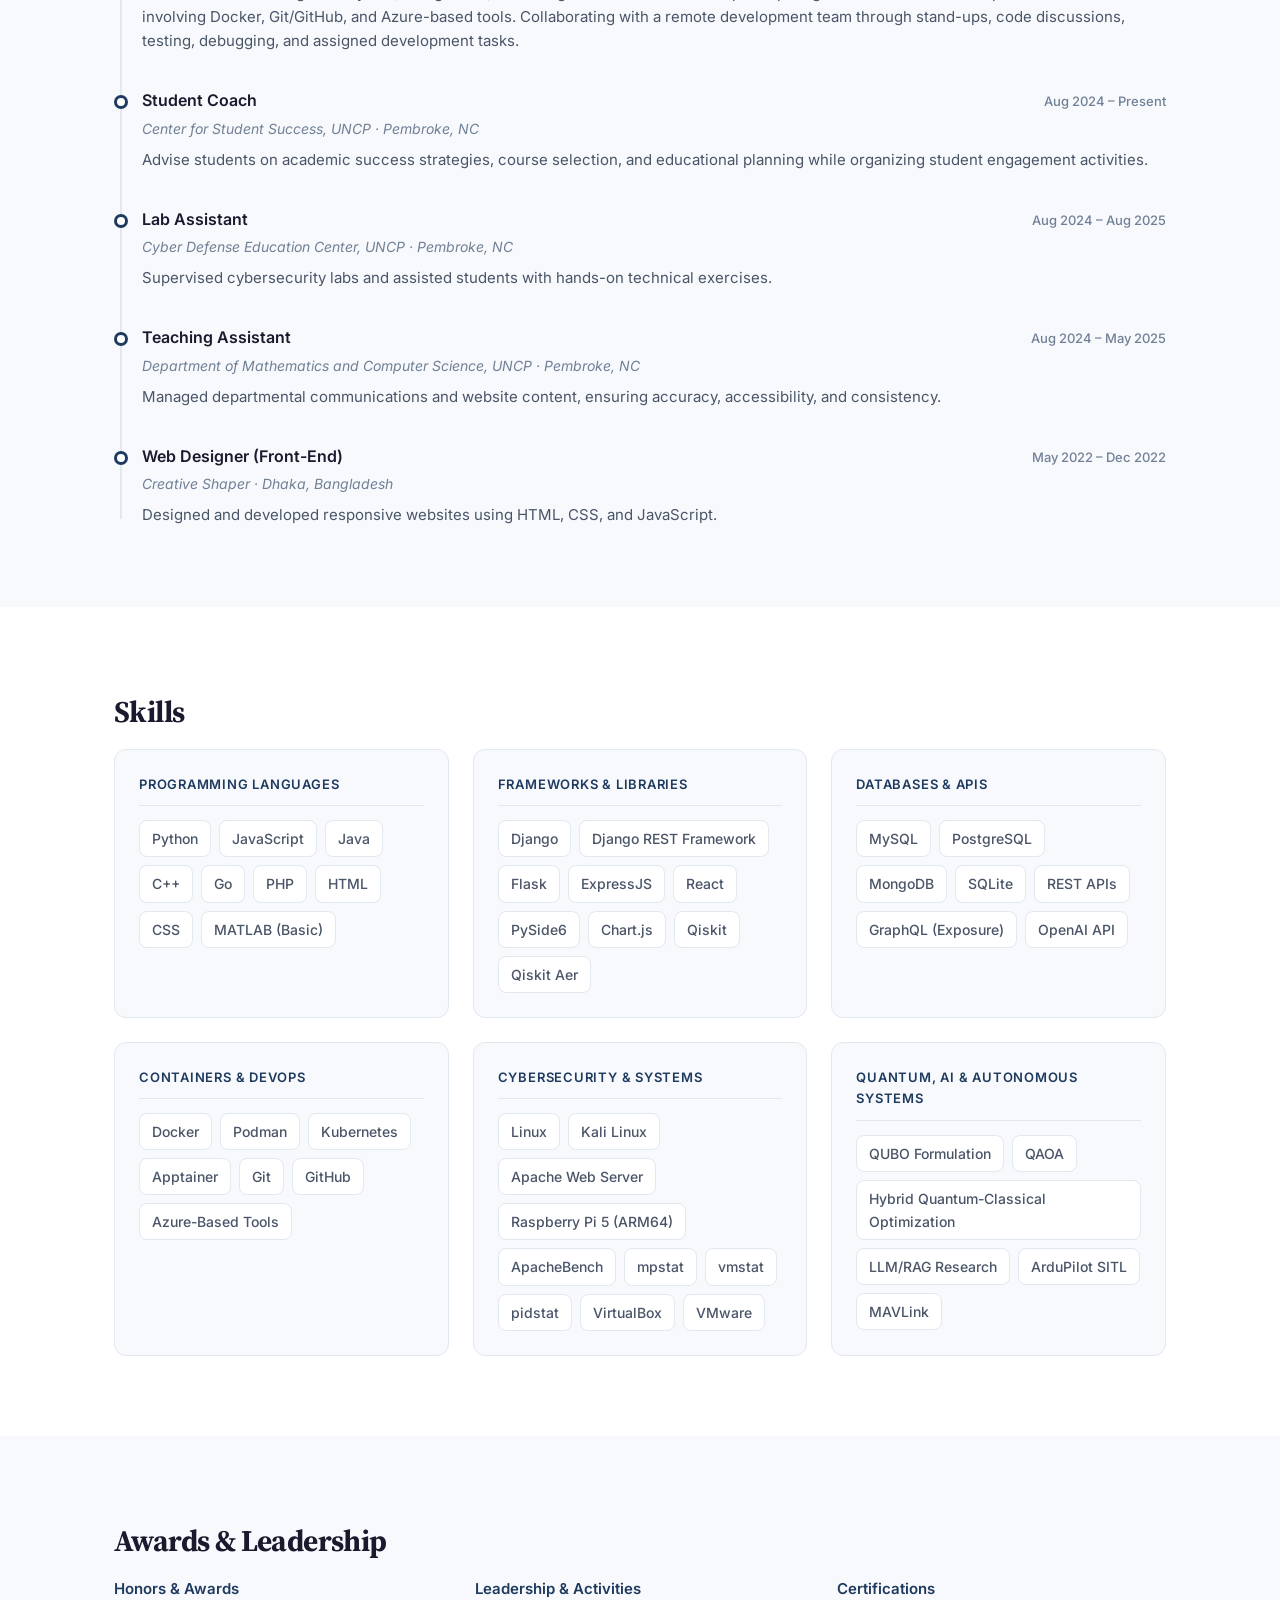
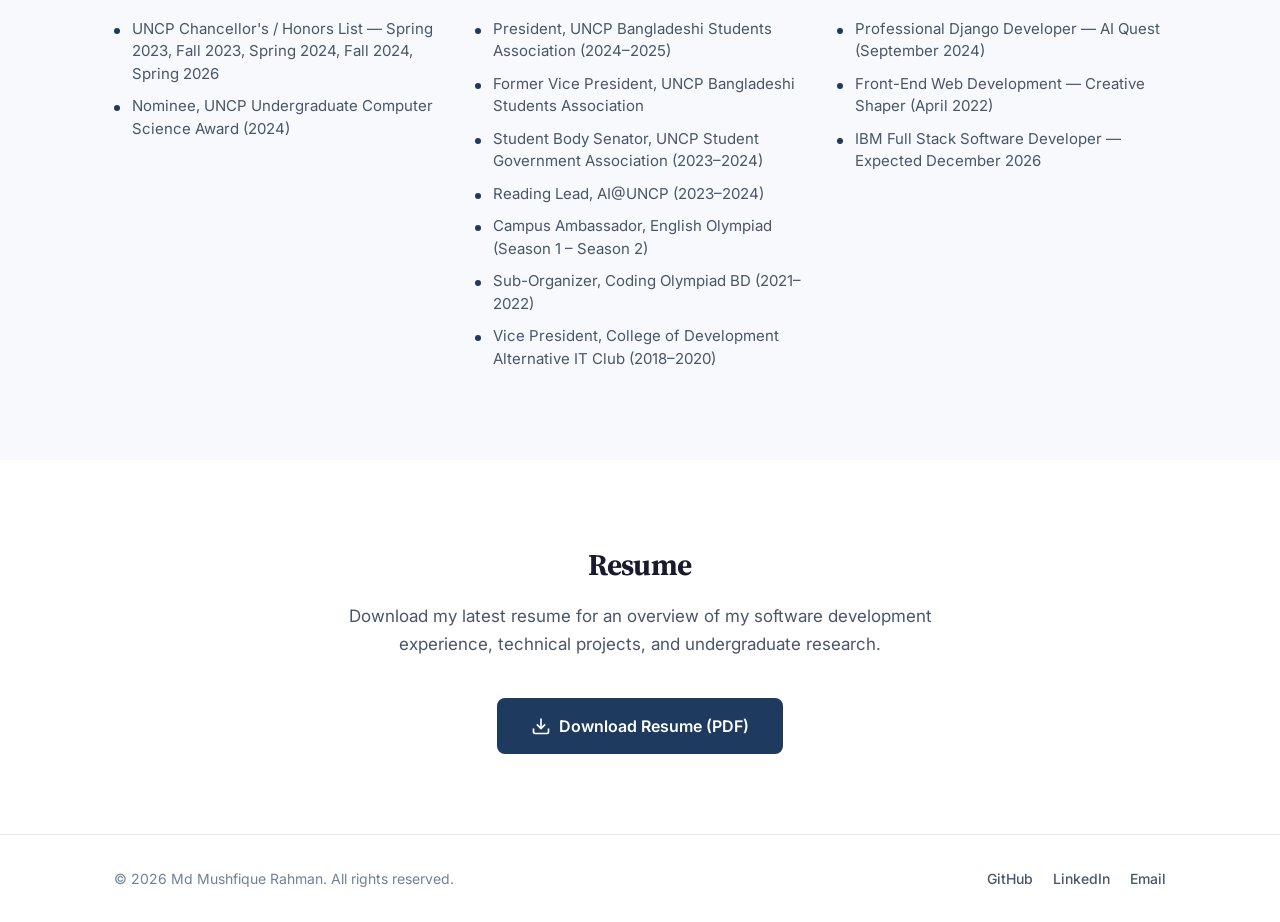
==== commit b005f901: "Add professional dark mode with navbar toggle and default light theme" ====
--- a/index.html
+++ b/index.html
@@ -3,6 +3,21 @@
 <head>
   <meta charset="UTF-8">
   <meta name="viewport" content="width=device-width, initial-scale=1.0">
+  <meta name="theme-color" content="#ffffff">
+  <script>
+    (function () {
+      var theme = 'light';
+      try {
+        var stored = localStorage.getItem('theme');
+        if (stored === 'dark' || stored === 'light') theme = stored;
+      } catch (e) {}
+      if (theme === 'dark') {
+        document.documentElement.setAttribute('data-theme', 'dark');
+        var meta = document.querySelector('meta[name="theme-color"]');
+        if (meta) meta.setAttribute('content', '#0e141d');
+      }
+    })();
+  </script>
   <meta name="description" content="Portfolio of Md Mushfique Rahman, Computer Science student, Backend Developer Intern, and Undergraduate Researcher working in software engineering, AI, cybersecurity, quantum optimization, and autonomous systems.">
   <meta name="author" content="Md Mushfique Rahman">
   <meta name="keywords" content="Md Mushfique Rahman, Software Developer, Backend Developer, Django, Python, Computer Science, Cybersecurity, Artificial Intelligence, Quantum Computing, Qiskit, UAV Research, Undergraduate Researcher, UNCP, MTSU, Portfolio">
@@ -22,21 +37,32 @@
   <header class="site-header" id="site-header">
     <nav class="nav container" aria-label="Main navigation">
       <a href="#home" class="nav-logo">M. Rahman</a>
-      <button class="nav-toggle" id="nav-toggle" aria-label="Toggle menu" aria-expanded="false" aria-controls="nav-menu">
-        <span class="nav-toggle-bar"></span>
-        <span class="nav-toggle-bar"></span>
-        <span class="nav-toggle-bar"></span>
-      </button>
-      <ul class="nav-menu" id="nav-menu">
-        <li><a href="#about" class="nav-link">About</a></li>
-        <li><a href="#research" class="nav-link">Research</a></li>
-        <li><a href="#projects" class="nav-link">Projects</a></li>
-        <li><a href="#experience" class="nav-link">Experience</a></li>
-        <li><a href="#skills" class="nav-link">Skills</a></li>
-        <li><a href="#awards" class="nav-link">Awards</a></li>
-        <li><a href="#resume" class="nav-link">Resume</a></li>
-        <li><a href="contact.html" class="nav-link nav-link--cta">Contact</a></li>
-      </ul>
+      <div class="nav-end">
+        <ul class="nav-menu" id="nav-menu">
+          <li><a href="#about" class="nav-link">About</a></li>
+          <li><a href="#research" class="nav-link">Research</a></li>
+          <li><a href="#projects" class="nav-link">Projects</a></li>
+          <li><a href="#experience" class="nav-link">Experience</a></li>
+          <li><a href="#skills" class="nav-link">Skills</a></li>
+          <li><a href="#awards" class="nav-link">Awards</a></li>
+          <li><a href="#resume" class="nav-link">Resume</a></li>
+          <li><a href="contact.html" class="nav-link nav-link--cta">Contact</a></li>
+        </ul>
+        <button class="theme-toggle" id="theme-toggle" type="button" aria-label="Switch to dark mode" aria-pressed="false">
+          <svg class="theme-icon theme-icon--moon" width="18" height="18" viewBox="0 0 24 24" fill="none" stroke="currentColor" stroke-width="2" stroke-linecap="round" stroke-linejoin="round" aria-hidden="true">
+            <path d="M21 12.79A9 9 0 1 1 11.21 3 7 7 0 0 0 21 12.79z"/>
+          </svg>
+          <svg class="theme-icon theme-icon--sun" width="18" height="18" viewBox="0 0 24 24" fill="none" stroke="currentColor" stroke-width="2" stroke-linecap="round" stroke-linejoin="round" aria-hidden="true">
+            <circle cx="12" cy="12" r="4"/>
+            <path d="M12 3v1.5M12 19.5V21M4.93 4.93l1.06 1.06M18.01 18.01l1.06 1.06M3 12h1.5M19.5 12H21M4.93 19.07l1.06-1.06M18.01 5.99l1.06-1.06"/>
+          </svg>
+        </button>
+        <button class="nav-toggle" id="nav-toggle" aria-label="Toggle menu" aria-expanded="false" aria-controls="nav-menu">
+          <span class="nav-toggle-bar"></span>
+          <span class="nav-toggle-bar"></span>
+          <span class="nav-toggle-bar"></span>
+        </button>
+      </div>
     </nav>
   </header>
 
--- a/style.css
+++ b/style.css
@@ -3,8 +3,10 @@
    ============================================ */
 
 :root {
+  color-scheme: light;
   --color-bg: #ffffff;
   --color-bg-alt: #f7f9fc;
+  --color-surface: #ffffff;
   --color-text: #1a1a2e;
   --color-text-muted: #4a5568;
   --color-text-light: #718096;
@@ -12,7 +14,15 @@
   --color-accent-hover: #2c5282;
   --color-accent-light: #ebf4ff;
   --color-border: #e2e8f0;
+  --color-border-strong: #cbd5e0;
   --color-card-shadow: rgba(30, 58, 95, 0.08);
+  --color-header: rgba(255, 255, 255, 0.95);
+  --color-menu: rgba(255, 255, 255, 0.98);
+  --color-on-accent: #ffffff;
+  --color-btn-secondary-hover: #dbeafe;
+  --color-tag-success-bg: #f0fff4;
+  --color-tag-success-text: #276749;
+  --color-focus-ring: rgba(30, 58, 95, 0.12);
 
   --font-sans: 'Inter', system-ui, -apple-system, sans-serif;
   --font-serif: 'Source Serif 4', Georgia, serif;
@@ -24,6 +34,30 @@
   --transition: 0.2s ease;
 }
 
+/* Ink-navy dark theme. Same structure as light mode, tuned for contrast. */
+[data-theme="dark"] {
+  color-scheme: dark;
+  --color-bg: #0e141d;
+  --color-bg-alt: #151d2a;
+  --color-surface: #1c2736;
+  --color-text: #e7eef6;
+  --color-text-muted: #b3c0d1;
+  --color-text-light: #8b9bb0;
+  --color-accent: #a9c8ee;
+  --color-accent-hover: #d3e4f8;
+  --color-accent-light: rgba(169, 200, 238, 0.14);
+  --color-border: #31445b;
+  --color-border-strong: #56708c;
+  --color-card-shadow: rgba(0, 0, 0, 0.38);
+  --color-header: rgba(14, 20, 29, 0.96);
+  --color-menu: #0e141d;
+  --color-on-accent: #0e141d;
+  --color-btn-secondary-hover: rgba(169, 200, 238, 0.24);
+  --color-tag-success-bg: rgba(125, 196, 160, 0.16);
+  --color-tag-success-text: #8fd4b0;
+  --color-focus-ring: rgba(169, 200, 238, 0.28);
+}
+
 *, *::before, *::after {
   box-sizing: border-box;
   margin: 0;
@@ -33,6 +67,7 @@
 html {
   scroll-behavior: smooth;
   scroll-padding-top: calc(var(--header-height) + 16px);
+  background: var(--color-bg);
 }
 
 body {
@@ -80,7 +115,7 @@
   right: 0;
   z-index: 1000;
   height: var(--header-height);
-  background: rgba(255, 255, 255, 0.95);
+  background: var(--color-header);
   backdrop-filter: blur(8px);
   border-bottom: 1px solid var(--color-border);
   transition: box-shadow var(--transition);
@@ -132,15 +167,62 @@
 }
 
 .nav-link--cta {
-  color: #fff;
+  color: var(--color-on-accent);
   background: var(--color-accent);
   margin-left: 4px;
 }
 
 .nav-link--cta:hover,
 .nav-link--cta.active {
-  color: #fff;
+  color: var(--color-on-accent);
   background: var(--color-accent-hover);
+}
+
+.nav-end {
+  display: flex;
+  align-items: center;
+  gap: 4px;
+}
+
+.theme-toggle {
+  display: inline-grid;
+  place-items: center;
+  width: 36px;
+  height: 36px;
+  margin-left: 6px;
+  padding: 0;
+  flex-shrink: 0;
+  color: var(--color-text-muted);
+  background: transparent;
+  border: 1px solid transparent;
+  border-radius: var(--radius);
+  cursor: pointer;
+  transition: color var(--transition), background var(--transition), border-color var(--transition);
+}
+
+.theme-toggle:hover {
+  color: var(--color-accent);
+  background: var(--color-accent-light);
+}
+
+.theme-icon {
+  grid-area: 1 / 1;
+  transition: opacity 0.2s ease, transform 0.2s ease;
+}
+
+.theme-icon--sun {
+  opacity: 0;
+  transform: rotate(-25deg) scale(0.7);
+}
+
+[data-theme="dark"] .theme-icon--moon {
+  opacity: 0;
+  transform: rotate(20deg) scale(0.7);
+}
+
+[data-theme="dark"] .theme-icon--sun {
+  opacity: 1;
+  transform: none;
 }
 
 .nav-toggle {
@@ -199,14 +281,14 @@
 
 .btn-primary {
   background: var(--color-accent);
-  color: #fff;
+  color: var(--color-on-accent);
   border-color: var(--color-accent);
 }
 
 .btn-primary:hover {
   background: var(--color-accent-hover);
   border-color: var(--color-accent-hover);
-  color: #fff;
+  color: var(--color-on-accent);
 }
 
 .btn-secondary {
@@ -216,7 +298,7 @@
 }
 
 .btn-secondary:hover {
-  background: #dbeafe;
+  background: var(--color-btn-secondary-hover);
   color: var(--color-accent-hover);
 }
 
@@ -228,7 +310,7 @@
 
 .btn-outline:hover {
   background: var(--color-accent);
-  color: #fff;
+  color: var(--color-on-accent);
 }
 
 .btn-lg {
@@ -356,7 +438,7 @@
 }
 
 .about-facts {
-  background: var(--color-bg);
+  background: var(--color-surface);
   border: 1px solid var(--color-border);
   border-radius: var(--radius-lg);
   padding: 24px;
@@ -364,7 +446,7 @@
 
 .section-alt + .section .about-facts,
 .section + .section-alt .about-facts {
-  background: var(--color-bg);
+  background: var(--color-surface);
 }
 
 .about-facts-title {
@@ -410,7 +492,7 @@
 }
 
 .card {
-  background: var(--color-bg);
+  background: var(--color-surface);
   border: 1px solid var(--color-border);
   border-radius: var(--radius-lg);
   padding: 28px;
@@ -424,12 +506,12 @@
 }
 
 .section-alt .card {
-  background: var(--color-bg);
+  background: var(--color-surface);
 }
 
 .card:hover {
   box-shadow: 0 8px 24px var(--color-card-shadow);
-  border-color: #cbd5e0;
+  border-color: var(--color-border-strong);
 }
 
 .card-meta {
@@ -457,8 +539,8 @@
 }
 
 .card-tag--presented {
-  background: #f0fff4;
-  color: #276749;
+  background: var(--color-tag-success-bg);
+  color: var(--color-tag-success-text);
 }
 
 .card-tag--completed {
@@ -660,7 +742,7 @@
   font-size: 0.875rem;
   font-weight: 500;
   padding: 6px 12px;
-  background: var(--color-bg);
+  background: var(--color-surface);
   border: 1px solid var(--color-border);
   border-radius: var(--radius);
   color: var(--color-text-muted);
@@ -725,7 +807,7 @@
   flex-direction: column;
   gap: 6px;
   padding: 20px 24px;
-  background: var(--color-bg);
+  background: var(--color-surface);
   border: 1px solid var(--color-border);
   border-radius: var(--radius-lg);
   transition: box-shadow var(--transition), border-color var(--transition);
@@ -836,7 +918,7 @@
   font-family: var(--font-sans);
   font-size: 0.9375rem;
   color: var(--color-text);
-  background: var(--color-bg);
+  background: var(--color-surface);
   border: 1px solid var(--color-border);
   border-radius: var(--radius);
   transition: border-color var(--transition), box-shadow var(--transition);
@@ -846,7 +928,19 @@
 .form-textarea:focus {
   outline: none;
   border-color: var(--color-accent);
-  box-shadow: 0 0 0 3px rgba(30, 58, 95, 0.12);
+  box-shadow: 0 0 0 3px var(--color-focus-ring);
+}
+
+[data-theme="dark"] .form-input:-webkit-autofill,
+[data-theme="dark"] .form-input:-webkit-autofill:hover,
+[data-theme="dark"] .form-input:-webkit-autofill:focus,
+[data-theme="dark"] .form-textarea:-webkit-autofill,
+[data-theme="dark"] .form-textarea:-webkit-autofill:hover,
+[data-theme="dark"] .form-textarea:-webkit-autofill:focus {
+  -webkit-text-fill-color: var(--color-text);
+  caret-color: var(--color-text);
+  box-shadow: 0 0 0 1000px var(--color-surface) inset;
+  transition: background-color 9999s ease-out;
 }
 
 .form-textarea {
@@ -971,6 +1065,10 @@
 }
 
 @media (max-width: 1024px) {
+  .theme-toggle {
+    margin-left: 0;
+  }
+
   .nav-toggle {
     display: flex;
   }
@@ -984,7 +1082,7 @@
     align-items: stretch;
     gap: 0;
     padding: 12px 16px 20px;
-    background: rgba(255, 255, 255, 0.98);
+    background: var(--color-menu);
     backdrop-filter: blur(8px);
     border-bottom: 1px solid var(--color-border);
     box-shadow: 0 8px 24px var(--color-card-shadow);
@@ -1069,6 +1167,31 @@
   }
 }
 
+/* ---- Theme transition ---- */
+
+html.theme-transition,
+html.theme-transition *,
+html.theme-transition *::before,
+html.theme-transition *::after {
+  transition-property: background-color, color, border-color, box-shadow, fill, stroke, outline-color !important;
+  transition-duration: 0.28s !important;
+  transition-timing-function: ease !important;
+}
+
+[data-theme="dark"] .timeline-marker {
+  background: var(--color-bg-alt);
+}
+
+[data-theme="dark"] .hero-image img {
+  border-color: #3d536c;
+  box-shadow: 0 10px 32px rgba(0, 0, 0, 0.45);
+}
+
+[data-theme="dark"] ::selection {
+  background: rgba(169, 200, 238, 0.32);
+  color: var(--color-text);
+}
+
 /* ---- Accessibility ---- */
 
 @media (prefers-reduced-motion: reduce) {
@@ -1079,6 +1202,13 @@
   *, *::before, *::after {
     transition-duration: 0.01ms !important;
   }
+
+  html.theme-transition,
+  html.theme-transition *,
+  html.theme-transition *::before,
+  html.theme-transition *::after {
+    transition-duration: 0.01ms !important;
+  }
 }
 
 :focus-visible {
